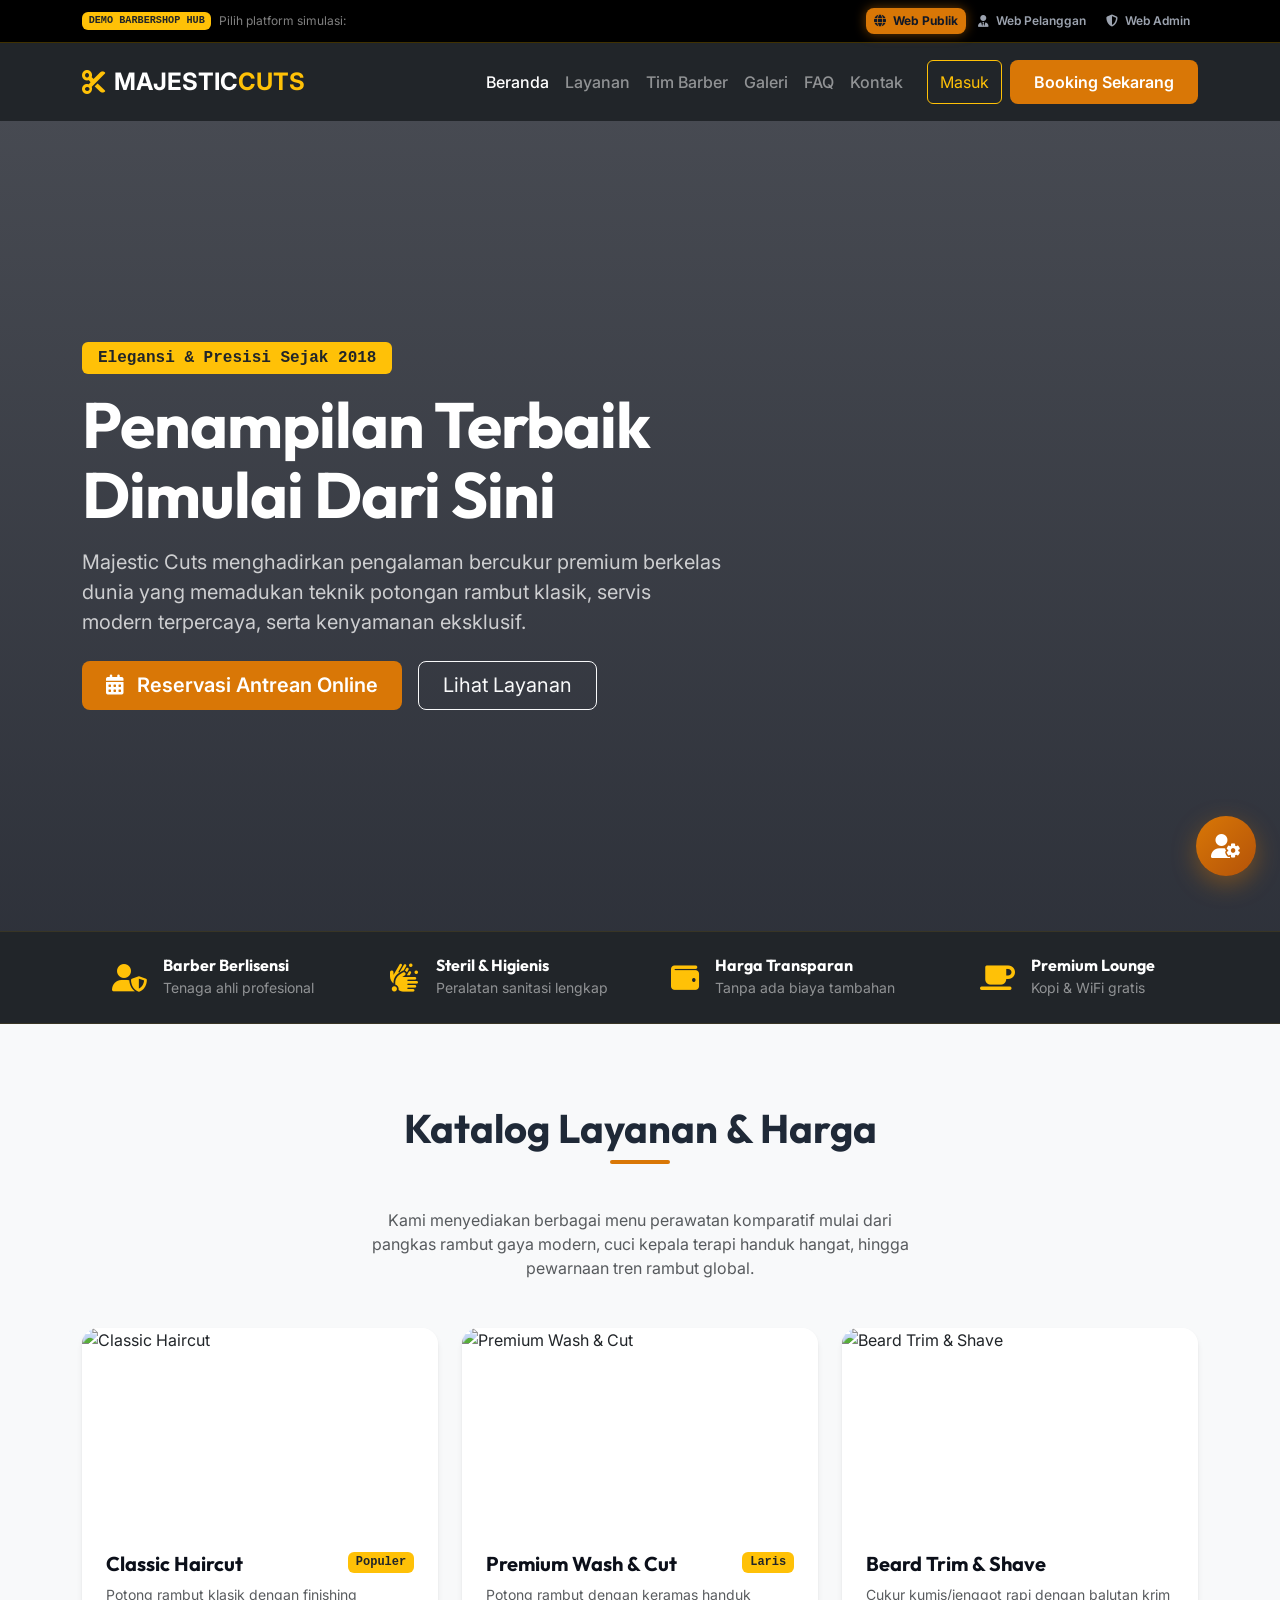
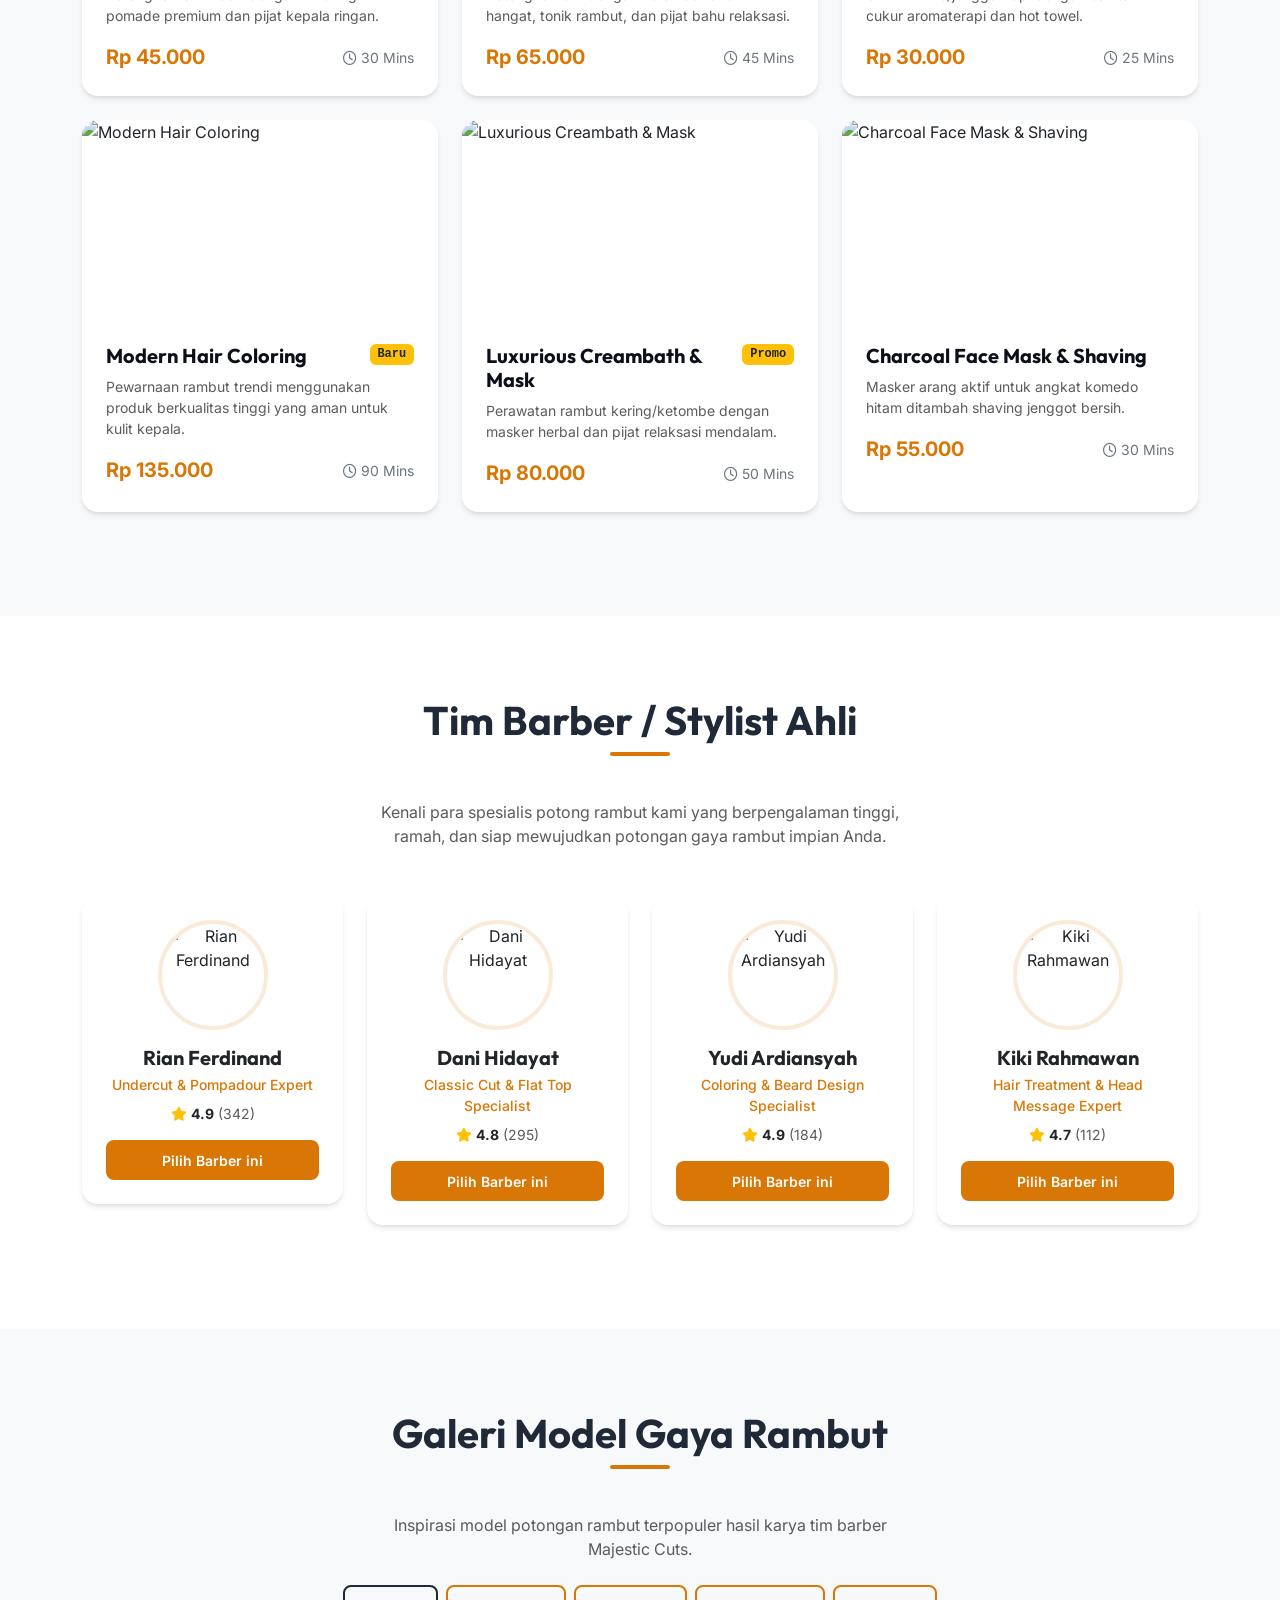
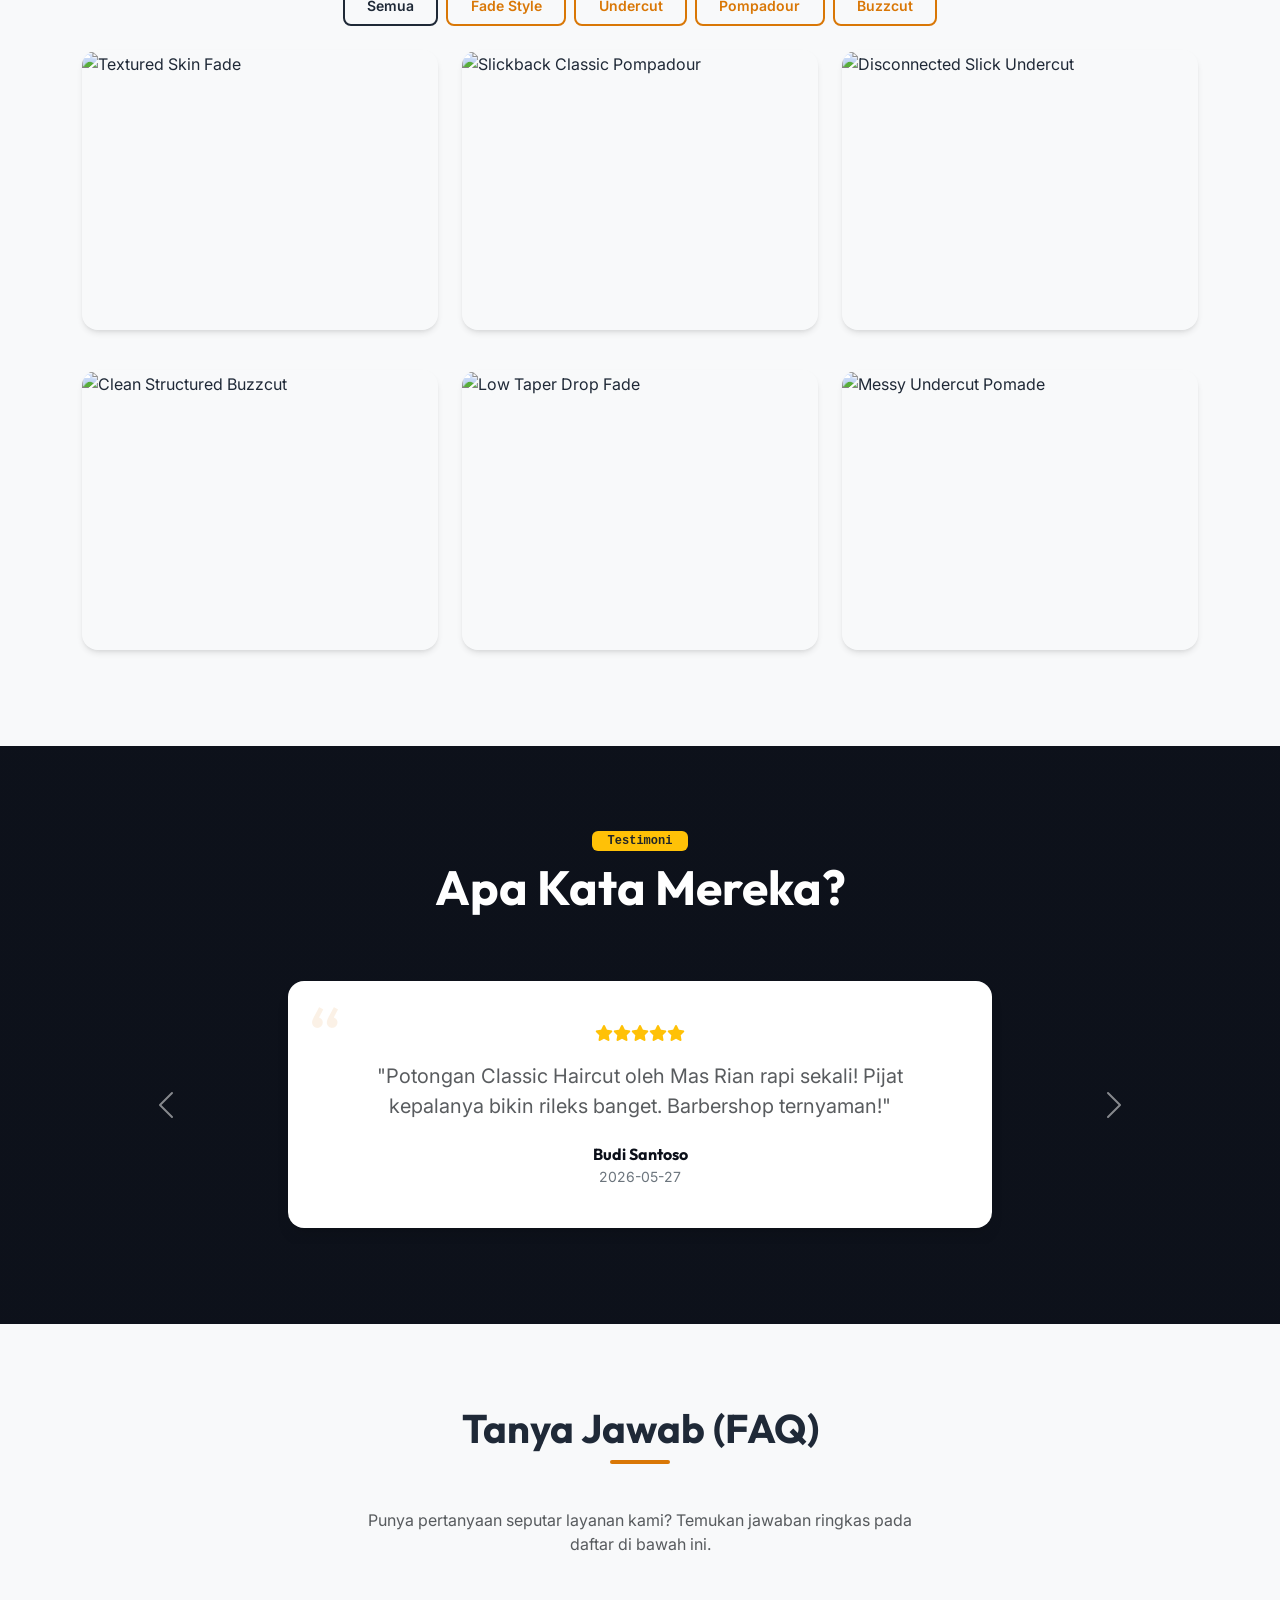
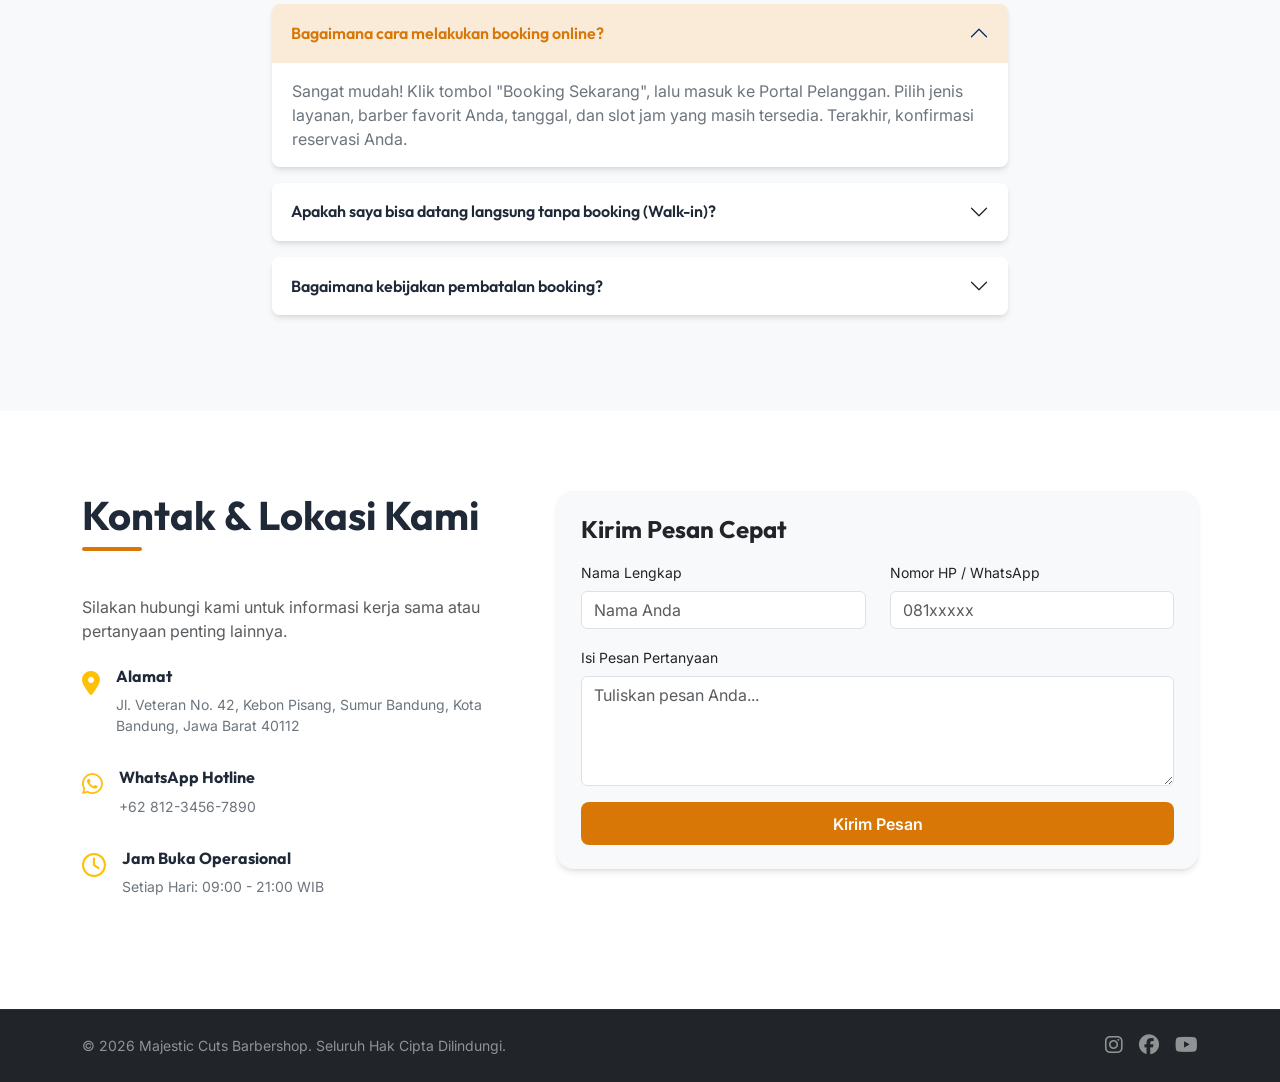
==== landingPage/index.html @ e88731dd "Initial commit - Majestic Cuts Barbershop" ====
<!DOCTYPE html>
<html lang="id">
<head>
    <meta charset="UTF-8">
    <meta name="viewport" content="width=device-width, initial-scale=1.0">
    <title>Majestic Cuts Barbershop - Platform Digital Terpadu</title>
    
    <!-- Bootstrap 5 CSS -->
    <link href="https://cdn.jsdelivr.net/npm/bootstrap@5.3.0/dist/css/bootstrap.min.css" rel="stylesheet">
    
    <!-- FontAwesome Premium Icons -->
    <link href="https://cdnjs.cloudflare.com/ajax/libs/font-awesome/6.4.0/css/all.min.css" rel="stylesheet">
    
    <!-- Google Typography & Custom Styles -->
    <link href="../styles.css" rel="stylesheet">
</head>
<body>

    <!-- ======================================================== -->
    <!-- MASTER DEMO BAR (DASHBOARD SWITCHER HUB)                 -->
    <!-- ======================================================== -->
    <div class="bg-black text-white py-2 px-3 border-bottom border-warning border-opacity-25 sticky-top" style="z-index: 1080; font-size: 0.85rem;">
        <div class="container d-flex flex-wrap justify-content-between align-items-center gap-2">
            <div class="d-flex align-items-center gap-2">
                <span class="badge bg-warning text-dark font-monospace fw-bold">DEMO BARBERSHOP HUB</span>
                <span class="text-white-50 d-none d-md-inline" style="font-size:0.75rem;">Pilih platform simulasi:</span>
            </div>
            <div class="d-flex flex-wrap gap-1" id="masterDemoHubButtons">
                <button class="btn btn-sm btn-outline-warning py-1 px-2 border-0 active" onclick="switchRole('public')" id="btnHub-public"><i class="fas fa-globe me-1"></i> Web Publik</button>
                <button class="btn btn-sm btn-outline-warning py-1 px-2 border-0" onclick="switchRole('customer')" id="btnHub-customer"><i class="fas fa-user-tie me-1"></i> Web Pelanggan</button>
                <button class="btn btn-sm btn-outline-warning py-1 px-2 border-0" onclick="switchRole('admin')" id="btnHub-admin"><i class="fas fa-shield-alt me-1"></i> Web Admin</button>
            </div>
        </div>
    </div>

    <!-- ======================================================== -->
    <!-- FLOATING DEMO ROLE SWITCHER                              -->
    <!-- ======================================================== -->
    <div class="role-switcher-widget" id="roleSwitcherWidget">
        <button class="role-switcher-btn" id="roleSwitcherBtn" title="Ganti Peran Demonstrasi">
            <i class="fas fa-user-cog"></i>
        </button>
        <div class="role-menu" id="roleMenu">
            <h6 class="text-white border-bottom pb-2 mb-3 text-uppercase font-monospace" style="font-size:0.75rem; letter-spacing:1px;">Simulasi Peran</h6>
            <a href="#" class="role-option" data-role="public">
                <i class="fas fa-globe text-info"></i> Halaman Publik
            </a>
            <a href="#" class="role-option" data-role="customer">
                <i class="fas fa-user-tie text-warning"></i> Portal Pelanggan (Web)
            </a>
            <a href="#" class="role-option" data-role="admin">
                <i class="fas fa-shield-alt text-danger"></i> Panel Admin (Web)
            </a>
            <div class="mt-3 text-center">
                <small class="text-white-50 font-monospace" style="font-size: 0.65rem;">Data disinkronkan via LocalStorage</small>
            </div>
        </div>
    </div>

    <!-- Toast Notification Container -->
    <div class="toast-container position-fixed top-0 start-50 translate-middle-x p-3" style="z-index: 1100;" id="toastContainer"></div>

    <!-- ======================================================== -->
    <!-- 1. HALAMAN PUBLIK WEBSITE (TANPA LOGIN)                  -->
    <!-- ======================================================== -->
    <div id="publicLayout">
        <!-- Navbar Publik -->
        <nav class="navbar navbar-expand-lg navbar-dark bg-dark sticky-top py-3">
            <div class="container">
                <a class="navbar-brand fw-bold fs-4 d-flex align-items-center text-white" href="#publicHero">
                    <i class="fas fa-scissors me-2 text-warning"></i>MAJESTIC<span class="text-warning">CUTS</span>
                </a>
                <button class="navbar-toggler" type="button" data-bs-toggle="collapse" data-bs-target="#navbarPublicContent">
                    <span class="navbar-toggler-icon"></span>
                </button>
                <div class="collapse navbar-collapse" id="navbarPublicContent">
                    <ul class="navbar-nav ms-auto mb-2 mb-lg-0 me-3">
                        <li class="nav-item"><a class="nav-link text-white fw-medium" href="#publicHero">Beranda</a></li>
                        <li class="nav-item"><a class="nav-link text-white-50 fw-medium" href="#publicServices">Layanan</a></li>
                        <li class="nav-item"><a class="nav-link text-white-50 fw-medium" href="#publicBarbers">Tim Barber</a></li>
                        <li class="nav-item"><a class="nav-link text-white-50 fw-medium" href="#publicGallery">Galeri</a></li>
                        <li class="nav-item"><a class="nav-link text-white-50 fw-medium" href="#publicFaq">FAQ</a></li>
                        <li class="nav-item"><a class="nav-link text-white-50 fw-medium" href="#publicContact">Kontak</a></li>
                    </ul>
                    <div class="d-flex gap-2">
                        <button class="btn btn-outline-warning" onclick="switchRole('customer')">Masuk</button>
                        <button class="btn btn-gold" onclick="switchRole('customer'); showCustomerSection('cust-booking');">Booking Sekarang</button>
                    </div>
                </div>
            </div>
        </nav>

        <!-- Hero Section -->
        <header id="publicHero" class="landing-hero">
            <div class="container">
                <div class="row align-items-center">
                    <div class="col-lg-7 text-start animate-slide">
                        <span class="badge bg-warning text-dark font-monospace mb-3 py-2 px-3 fs-6">Elegansi & Presisi Sejak 2018</span>
                        <h1 class="display-3 fw-bold mb-3" style="letter-spacing: -1px; line-height:1.1;">Penampilan Terbaik Dimulai Dari Sini</h1>
                        <p class="fs-5 text-light-50 mb-4 opacity-75">Majestic Cuts menghadirkan pengalaman bercukur premium berkelas dunia yang memadukan teknik potongan rambut klasik, servis modern terpercaya, serta kenyamanan eksklusif.</p>
                        <div class="d-flex gap-3">
                            <button class="btn btn-gold btn-lg px-4" onclick="switchRole('customer'); showCustomerSection('cust-booking');">
                                <i class="fas fa-calendar-alt me-2"></i> Reservasi Antrean Online
                            </button>
                            <a href="#publicServices" class="btn btn-outline-light btn-lg px-4">Lihat Layanan</a>
                        </div>
                    </div>
                </div>
            </div>
        </header>

        <!-- Highlight Keunggulan -->
        <section class="bg-dark text-white py-4 border-top border-bottom border-warning border-opacity-10">
            <div class="container">
                <div class="row text-center g-4">
                    <div class="col-md-3">
                        <div class="d-flex align-items-center justify-content-center">
                            <i class="fas fa-user-shield text-warning fs-3 me-3"></i>
                            <div class="text-start">
                                <h6 class="mb-0 fw-bold">Barber Berlisensi</h6>
                                <small class="text-white-50">Tenaga ahli profesional</small>
                            </div>
                        </div>
                    </div>
                    <div class="col-md-3">
                        <div class="d-flex align-items-center justify-content-center">
                            <i class="fas fa-hands-wash text-warning fs-3 me-3"></i>
                            <div class="text-start">
                                <h6 class="mb-0 fw-bold">Steril & Higienis</h6>
                                <small class="text-white-50">Peralatan sanitasi lengkap</small>
                            </div>
                        </div>
                    </div>
                    <div class="col-md-3">
                        <div class="d-flex align-items-center justify-content-center">
                            <i class="fas fa-wallet text-warning fs-3 me-3"></i>
                            <div class="text-start">
                                <h6 class="mb-0 fw-bold">Harga Transparan</h6>
                                <small class="text-white-50">Tanpa ada biaya tambahan</small>
                            </div>
                        </div>
                    </div>
                    <div class="col-md-3">
                        <div class="d-flex align-items-center justify-content-center">
                            <i class="fas fa-coffee text-warning fs-3 me-3"></i>
                            <div class="text-start">
                                <h6 class="mb-0 fw-bold">Premium Lounge</h6>
                                <small class="text-white-50">Kopi & WiFi gratis</small>
                            </div>
                        </div>
                    </div>
                </div>
            </div>
        </section>

        <!-- Layanan & Harga -->
        <section id="publicServices" class="section-padding bg-light">
            <div class="container">
                <div class="text-center">
                    <h2 class="section-title">Katalog Layanan & Harga</h2>
                    <p class="text-muted col-lg-6 mx-auto mb-5">Kami menyediakan berbagai menu perawatan komparatif mulai dari pangkas rambut gaya modern, cuci kepala terapi handuk hangat, hingga pewarnaan tren rambut global.</p>
                </div>
                <div class="row" id="publicServicesGrid">
                    <!-- Dinonaktifkan: Injeksi JS -->
                </div>
            </div>
        </section>

        <!-- Tim Barber -->
        <section id="publicBarbers" class="section-padding bg-white">
            <div class="container">
                <div class="text-center">
                    <h2 class="section-title">Tim Barber / Stylist Ahli</h2>
                    <p class="text-muted col-lg-6 mx-auto mb-5">Kenali para spesialis potong rambut kami yang berpengalaman tinggi, ramah, dan siap mewujudkan potongan gaya rambut impian Anda.</p>
                </div>
                <div class="row justify-content-center" id="publicBarbersGrid">
                    <!-- Dinonaktifkan: Injeksi JS -->
                </div>
            </div>
        </section>

        <!-- Galeri Gaya Rambut -->
        <section id="publicGallery" class="section-padding bg-light">
            <div class="container">
                <div class="text-center">
                    <h2 class="section-title">Galeri Model Gaya Rambut</h2>
                    <p class="text-muted col-lg-6 mx-auto mb-4">Inspirasi model potongan rambut terpopuler hasil karya tim barber Majestic Cuts.</p>
                </div>
                
                <!-- Filter Tabs -->
                <div class="d-flex justify-content-center gap-2 mb-4 flex-wrap">
                    <button class="btn btn-sm btn-outline-gold active" onclick="filterGallery('semua', this)">Semua</button>
                    <button class="btn btn-sm btn-outline-gold" onclick="filterGallery('fade', this)">Fade Style</button>
                    <button class="btn btn-sm btn-outline-gold" onclick="filterGallery('undercut', this)">Undercut</button>
                    <button class="btn btn-sm btn-outline-gold" onclick="filterGallery('pompadour', this)">Pompadour</button>
                    <button class="btn btn-sm btn-outline-gold" onclick="filterGallery('buzzcut', this)">Buzzcut</button>
                </div>

                <div class="row g-4" id="publicGalleryGrid">
                    <!-- Diisi dinamis oleh JS untuk mendukung Filter dan Lightbox -->
                </div>
            </div>
        </section>

        <!-- Testimonial Pelanggan -->
        <section class="section-padding bg-dark text-white" style="background: linear-gradient(rgba(11,15,25,0.9), rgba(11,15,25,0.9)), url('https://images.unsplash.com/photo-1585747860715-2ba37e788b70?q=80&w=1500&auto=format&fit=crop') center/cover;">
            <div class="container">
                <div class="text-center mb-5">
                    <span class="badge bg-warning text-dark font-monospace mb-2 px-3 py-1">Testimoni</span>
                    <h2 class="display-5 fw-bold text-white">Apa Kata Mereka?</h2>
                </div>
                
                <div id="carouselExampleIndicators" class="carousel slide" data-bs-ride="carousel">
                    <div class="carousel-inner" id="publicTestimonialsSlider">
                        <!-- Injeksi JS -->
                    </div>
                    <button class="carousel-control-prev" type="button" data-bs-target="#carouselExampleIndicators" data-bs-slide="prev">
                        <span class="carousel-control-prev-icon" aria-hidden="true"></span>
                        <span class="visually-hidden">Previous</span>
                    </button>
                    <button class="carousel-control-next" type="button" data-bs-target="#carouselExampleIndicators" data-bs-slide="next">
                        <span class="carousel-control-next-icon" aria-hidden="true"></span>
                        <span class="visually-hidden">Next</span>
                    </button>
                </div>
            </div>
        </section>

        <!-- FAQ Section -->
        <section id="publicFaq" class="section-padding bg-light">
            <div class="container">
                <div class="text-center">
                    <h2 class="section-title">Tanya Jawab (FAQ)</h2>
                    <p class="text-muted col-lg-6 mx-auto mb-5">Punya pertanyaan seputar layanan kami? Temukan jawaban ringkas pada daftar di bawah ini.</p>
                </div>
                <div class="row justify-content-center">
                    <div class="col-lg-8">
                        <div class="accordion" id="faqAccordion">
                            <div class="accordion-item accordion-item-custom">
                                <h2 class="accordion-header">
                                    <button class="accordion-button accordion-button-custom" type="button" data-bs-toggle="collapse" data-bs-target="#collapseOne">
                                        Bagaimana cara melakukan booking online?
                                    </button>
                                </h2>
                                <div id="collapseOne" class="accordion-collapse collapse show" data-bs-parent="#faqAccordion">
                                    <div class="accordion-body text-secondary">
                                        Sangat mudah! Klik tombol "Booking Sekarang", lalu masuk ke Portal Pelanggan. Pilih jenis layanan, barber favorit Anda, tanggal, dan slot jam yang masih tersedia. Terakhir, konfirmasi reservasi Anda.
                                    </div>
                                </div>
                            </div>
                            <div class="accordion-item accordion-item-custom">
                                <h2 class="accordion-header">
                                    <button class="accordion-button accordion-button-custom collapsed" type="button" data-bs-toggle="collapse" data-bs-target="#collapseTwo">
                                        Apakah saya bisa datang langsung tanpa booking (Walk-in)?
                                    </button>
                                </h2>
                                <div id="collapseTwo" class="accordion-collapse collapse" data-bs-parent="#faqAccordion">
                                    <div class="accordion-body text-secondary">
                                        Bisa. Kami tetap menerima pelanggan walk-in. Namun, pelanggan yang melakukan booking online akan mendapatkan prioritas waktu pelayanan sesuai dengan slot yang dipilihnya.
                                    </div>
                                </div>
                            </div>
                            <div class="accordion-item accordion-item-custom">
                                <h2 class="accordion-header">
                                    <button class="accordion-button accordion-button-custom collapsed" type="button" data-bs-toggle="collapse" data-bs-target="#collapseThree">
                                        Bagaimana kebijakan pembatalan booking?
                                    </button>
                                </h2>
                                <div id="collapseThree" class="accordion-collapse collapse" data-bs-parent="#faqAccordion">
                                    <div class="accordion-body text-secondary">
                                        Anda dapat membatalkan booking maksimal 1 jam sebelum jadwal kedatangan melalui menu "Dashboard Pelanggan" tanpa dipungut biaya apa pun.
                                    </div>
                                </div>
                            </div>
                        </div>
                    </div>
                </div>
            </div>
        </section>

        <!-- Kontak & Lokasi -->
        <section id="publicContact" class="section-padding bg-white">
            <div class="container">
                <div class="row">
                    <div class="col-lg-5 mb-4 mb-lg-0">
                        <h2 class="section-title left-aligned">Kontak & Lokasi Kami</h2>
                        <p class="text-muted mb-4">Silakan hubungi kami untuk informasi kerja sama atau pertanyaan penting lainnya.</p>
                        
                        <div class="d-flex align-items-start mb-3">
                            <i class="fas fa-map-marker-alt text-warning fs-4 mt-1 me-3"></i>
                            <div>
                                <h6 class="fw-bold">Alamat</h6>
                                <p class="text-secondary small">Jl. Veteran No. 42, Kebon Pisang, Sumur Bandung, Kota Bandung, Jawa Barat 40112</p>
                            </div>
                        </div>
                        <div class="d-flex align-items-start mb-3">
                            <i class="fab fa-whatsapp text-warning fs-4 mt-1 me-3"></i>
                            <div>
                                <h6 class="fw-bold">WhatsApp Hotline</h6>
                                <p class="text-secondary small">+62 812-3456-7890</p>
                            </div>
                        </div>
                        <div class="d-flex align-items-start mb-3">
                            <i class="far fa-clock text-warning fs-4 mt-1 me-3"></i>
                            <div>
                                <h6 class="fw-bold">Jam Buka Operasional</h6>
                                <p class="text-secondary small">Setiap Hari: 09:00 - 21:00 WIB</p>
                            </div>
                        </div>
                    </div>
                    
                    <div class="col-lg-7">
                        <div class="card premium-card p-4 bg-light border-0">
                            <h4 class="mb-3 text-dark">Kirim Pesan Cepat</h4>
                            <form id="publicContactForm">
                                <div class="row">
                                    <div class="col-md-6 mb-3">
                                        <label class="form-label small">Nama Lengkap</label>
                                        <input type="text" class="form-control" placeholder="Nama Anda" required>
                                    </div>
                                    <div class="col-md-6 mb-3">
                                        <label class="form-label small">Nomor HP / WhatsApp</label>
                                        <input type="tel" class="form-control" placeholder="081xxxxx" required>
                                    </div>
                                </div>
                                <div class="mb-3">
                                    <label class="form-label small">Isi Pesan Pertanyaan</label>
                                    <textarea class="form-control" rows="4" placeholder="Tuliskan pesan Anda..." required></textarea>
                                </div>
                                <button type="submit" class="btn btn-gold w-100">Kirim Pesan</button>
                            </form>
                        </div>
                    </div>
                </div>
            </div>
        </section>

        <!-- Footer -->
        <footer class="bg-dark text-white py-4 border-top border-secondary border-opacity-10">
            <div class="container text-center text-md-between d-flex flex-wrap justify-content-between align-items-center">
                <p class="mb-0 text-white-50 small">&copy; 2026 Majestic Cuts Barbershop. Seluruh Hak Cipta Dilindungi.</p>
                <div class="d-flex gap-3 mt-2 mt-md-0">
                    <a href="#" class="text-white-50 hover-warning"><i class="fab fa-instagram fs-5"></i></a>
                    <a href="#" class="text-white-50 hover-warning"><i class="fab fa-facebook fs-5"></i></a>
                    <a href="#" class="text-white-50 hover-warning"><i class="fab fa-youtube fs-5"></i></a>
                </div>
            </div>
        </footer>
    </div>

    <!-- Lightbox Modal -->
    <div id="lightboxModal" class="lightbox-modal">
        <span class="lightbox-close" onclick="closeLightbox()">&times;</span>
        <div class="lightbox-content">
            <img class="lightbox-image" id="lightboxImg" src="" alt="">
            <div class="lightbox-caption" id="lightboxCaption"></div>
        </div>
    </div>

    <!-- Bootstrap 5 Bundle with Popper JS -->
    <script src="https://cdn.jsdelivr.net/npm/bootstrap@5.3.0/dist/js/bootstrap.bundle.min.js"></script>

    <!-- Firebase Compat SDKs -->
    <script src="https://www.gstatic.com/firebasejs/10.8.0/firebase-app-compat.js"></script>
    <script src="https://www.gstatic.com/firebasejs/10.8.0/firebase-firestore-compat.js"></script>
    <script src="https://www.gstatic.com/firebasejs/10.8.0/firebase-analytics-compat.js"></script>
    
    <!-- Central Logic App -->
    <script src="../app.js"></script>
</body>
</html>
---- styles.css ----
/* styles.css - Barbershop Premium Design System */
@import url('https://fonts.googleapis.com/css2?family=Inter:wght@300;400;500;600;700&family=Outfit:wght@400;500;600;700;800&display=swap');

:root {
    /* Color Palette */
    --primary: #D97706; /* Warm Gold/Amber */
    --primary-hover: #B45309;
    --primary-light: rgba(217, 119, 6, 0.15);
    --dark-bg: #0B0F19; /* Sleek Deep Slate Blue */
    --dark-surface: #111827; /* Dark Gray Card */
    --dark-border: rgba(255, 255, 255, 0.08);
    --light-bg: #F9FAFB; /* Clean Light Gray */
    --light-surface: #FFFFFF;
    --light-border: rgba(0, 0, 0, 0.06);
    --text-muted-dark: #9CA3AF;
    --text-muted-light: #6B7280;
    
    /* Status Colors */
    --status-pending: #F59E0B; /* Yellow */
    --status-confirmed: #0D6EFD; /* Blue */
    --status-active: #8B5CF6; /* Purple/Indigo */
    --status-completed: #10B981; /* Green */
    --status-cancelled: #EF4444; /* Red */
    
    /* Styling variables */
    --transition: all 0.3s cubic-bezier(0.4, 0, 0.2, 1);
    --radius-sm: 8px;
    --radius-md: 16px;
    --radius-lg: 24px;
    --shadow-sm: 0 4px 6px -1px rgba(0, 0, 0, 0.1), 0 2px 4px -1px rgba(0, 0, 0, 0.06);
    --shadow-md: 0 10px 15px -3px rgba(0, 0, 0, 0.1), 0 4px 6px -2px rgba(0, 0, 0, 0.05);
    --shadow-lg: 0 20px 25px -5px rgba(0, 0, 0, 0.1), 0 10px 10px -5px rgba(0, 0, 0, 0.04);
}

/* Global Reset & Typography */
body {
    font-family: 'Inter', sans-serif;
    background-color: var(--light-bg);
    color: #1F2937;
    overflow-x: hidden;
    scroll-behavior: smooth;
}

h1, h2, h3, h4, h5, h6, .display-font {
    font-family: 'Outfit', sans-serif;
    font-weight: 700;
}

/* Utility Animations */
@keyframes pulse-gold {
    0% { box-shadow: 0 0 0 0 rgba(217, 119, 6, 0.4); }
    70% { box-shadow: 0 0 0 12px rgba(217, 119, 6, 0); }
    100% { box-shadow: 0 0 0 0 rgba(217, 119, 6, 0); }
}

@keyframes pulse-live {
    0% { transform: scale(0.95); opacity: 0.5; }
    50% { transform: scale(1.1); opacity: 1; }
    100% { transform: scale(0.95); opacity: 0.5; }
}

@keyframes slide-in {
    from { transform: translateY(20px); opacity: 0; }
    to { transform: translateY(0); opacity: 1; }
}

.animate-slide {
    animation: slide-in 0.4s cubic-bezier(0.4, 0, 0.2, 1) forwards;
}

.pulse-glowing {
    animation: pulse-gold 2s infinite;
}

/* Glassmorphism Styles */
.glass-panel {
    background: rgba(255, 255, 255, 0.7);
    backdrop-filter: blur(12px);
    -webkit-backdrop-filter: blur(12px);
    border: 1px solid rgba(255, 255, 255, 0.3);
    border-radius: var(--radius-md);
    box-shadow: var(--shadow-md);
}

.dark-glass-panel {
    background: rgba(17, 24, 39, 0.75);
    backdrop-filter: blur(12px);
    -webkit-backdrop-filter: blur(12px);
    border: 1px solid rgba(255, 255, 255, 0.05);
    border-radius: var(--radius-md);
    box-shadow: var(--shadow-lg);
}

/* Premium Card Effects */
.premium-card {
    border: none;
    border-radius: var(--radius-md);
    background-color: var(--light-surface);
    box-shadow: var(--shadow-sm);
    transition: var(--transition);
    overflow: hidden;
}

.premium-card:hover {
    transform: translateY(-6px);
    box-shadow: var(--shadow-lg);
}

.premium-card-dark {
    border: 1px solid var(--dark-border);
    border-radius: var(--radius-md);
    background-color: var(--dark-surface);
    box-shadow: var(--shadow-md);
    transition: var(--transition);
    overflow: hidden;
}

.premium-card-dark:hover {
    transform: translateY(-6px);
    box-shadow: 0 15px 30px rgba(0, 0, 0, 0.4);
    border-color: rgba(217, 119, 6, 0.3);
}

/* Customized Buttons */
.btn-gold {
    background-color: var(--primary);
    color: #FFFFFF;
    border: none;
    border-radius: var(--radius-sm);
    font-weight: 600;
    padding: 0.6rem 1.5rem;
    transition: var(--transition);
}

.btn-gold:hover, .btn-gold:focus {
    background-color: var(--primary-hover);
    color: #FFFFFF;
    transform: translateY(-2px);
    box-shadow: 0 4px 12px rgba(217, 119, 6, 0.3);
}

.btn-outline-gold {
    border: 2px solid var(--primary);
    color: var(--primary);
    background: transparent;
    border-radius: var(--radius-sm);
    font-weight: 600;
    padding: 0.5rem 1.4rem;
    transition: var(--transition);
}

.btn-outline-gold:hover {
    background-color: var(--primary);
    color: #FFFFFF;
    transform: translateY(-2px);
}

/* Custom Role Switcher (Demo Widget) */
.role-switcher-widget {
    position: fixed;
    bottom: 24px;
    right: 24px;
    z-index: 1050;
    transition: var(--transition);
}

.role-switcher-btn {
    width: 60px;
    height: 60px;
    border-radius: 50%;
    background: linear-gradient(135deg, var(--primary), #B45309);
    border: none;
    box-shadow: 0 8px 24px rgba(217, 119, 6, 0.4);
    color: white;
    font-size: 24px;
    display: flex;
    align-items: center;
    justify-content: center;
    cursor: pointer;
    transition: var(--transition);
}

.role-switcher-btn:hover {
    transform: rotate(45deg) scale(1.1);
}

.role-menu {
    position: absolute;
    bottom: 75px;
    right: 0;
    width: 250px;
    background: rgba(11, 15, 25, 0.95);
    backdrop-filter: blur(12px);
    border: 1px solid rgba(255, 255, 255, 0.1);
    border-radius: var(--radius-md);
    padding: 1.25rem;
    box-shadow: var(--shadow-lg);
    display: none;
    animation: slide-in 0.3s cubic-bezier(0.4, 0, 0.2, 1);
}

.role-menu.active {
    display: block;
}

.role-option {
    display: flex;
    align-items: center;
    padding: 0.75rem 1rem;
    color: #E5E7EB;
    text-decoration: none;
    border-radius: var(--radius-sm);
    margin-bottom: 0.5rem;
    transition: var(--transition);
    border: 1px solid transparent;
}

.role-option:last-child {
    margin-bottom: 0;
}

.role-option i {
    font-size: 18px;
    margin-right: 12px;
    width: 24px;
    text-align: center;
}

.role-option:hover {
    background-color: rgba(255, 255, 255, 0.08);
    color: #FFFFFF;
}

.role-option.selected {
    background-color: var(--primary-light);
    border-color: rgba(217, 119, 6, 0.4);
    color: #FBBF24;
    font-weight: 600;
}

/* Landing Page Specific Styling */
.landing-hero {
    min-height: 90vh;
    background: linear-gradient(rgba(11, 15, 25, 0.75), rgba(11, 15, 25, 0.85)), url('https://images.unsplash.com/photo-1585747860715-2ba37e788b70?q=80&w=2074&auto=format&fit=crop') center/cover no-repeat;
    display: flex;
    align-items: center;
    color: white;
}

.section-padding {
    padding: 5rem 0;
}

.section-title {
    position: relative;
    margin-bottom: 3.5rem;
    font-size: 2.5rem;
}

.section-title::after {
    content: '';
    position: absolute;
    bottom: -12px;
    left: 50%;
    transform: translateX(-50%);
    width: 60px;
    height: 4px;
    background-color: var(--primary);
    border-radius: 2px;
}

.section-title.left-aligned::after {
    left: 0;
    transform: none;
}

/* Image Gallery Style */
.gallery-item {
    position: relative;
    border-radius: var(--radius-md);
    overflow: hidden;
    height: 280px;
    box-shadow: var(--shadow-sm);
}

.gallery-image {
    width: 100%;
    height: 100%;
    object-fit: cover;
    transition: var(--transition);
}

.gallery-overlay {
    position: absolute;
    inset: 0;
    background: linear-gradient(transparent, rgba(11, 15, 25, 0.9));
    display: flex;
    flex-direction: column;
    justify-content: flex-end;
    padding: 1.5rem;
    opacity: 0;
    transition: var(--transition);
}

.gallery-item:hover .gallery-image {
    transform: scale(1.1);
}

.gallery-item:hover .gallery-overlay {
    opacity: 1;
}

/* Testimonial Carousel Style */
.testimonial-card {
    padding: 2.5rem;
    background-color: white;
    border-radius: var(--radius-md);
    box-shadow: var(--shadow-md);
    margin: 1rem;
    position: relative;
}

.testimonial-card::before {
    content: '\201C';
    position: absolute;
    top: 15px;
    left: 20px;
    font-size: 5rem;
    color: rgba(217, 119, 6, 0.1);
    font-family: 'Outfit', sans-serif;
    line-height: 1;
}

.testimonial-avatar {
    width: 60px;
    height: 60px;
    border-radius: 50%;
    object-fit: cover;
    border: 3px solid var(--primary-light);
}

/* FAQ Accordion Styling */
.accordion-item-custom {
    border: none;
    background: white;
    border-radius: var(--radius-sm) !important;
    margin-bottom: 1rem;
    box-shadow: var(--shadow-sm);
    overflow: hidden;
}

.accordion-button-custom {
    background: white;
    color: #1F2937;
    font-weight: 600;
    padding: 1.2rem;
    border: none !important;
    box-shadow: none !important;
}

.accordion-button-custom:not(.collapsed) {
    background-color: var(--primary-light);
    color: var(--primary);
}

/* ------------------------------------------- */
/* CUSTOMER PORTAL VIEW                        */
/* ------------------------------------------- */
.portal-navbar {
    background-color: var(--light-surface) !important;
    border-bottom: 1px solid var(--light-border);
}

.portal-welcome-banner {
    background: linear-gradient(135deg, #1E1B4B, #312E81);
    color: white;
    border-radius: var(--radius-md);
    padding: 2.5rem;
    margin-bottom: 2rem;
    position: relative;
    overflow: hidden;
    box-shadow: var(--shadow-md);
}

.portal-welcome-banner::after {
    content: '';
    position: absolute;
    right: -40px;
    bottom: -40px;
    width: 200px;
    height: 200px;
    border-radius: 50%;
    background: rgba(217, 119, 6, 0.1);
}

.loyalty-gauge-container {
    background: rgba(255, 255, 255, 0.08);
    border-radius: var(--radius-md);
    padding: 1.5rem;
    backdrop-filter: blur(5px);
}

/* Booking Wizard */
.wizard-step-indicator {
    display: flex;
    justify-content: space-between;
    margin-bottom: 3rem;
    position: relative;
}

.wizard-step-indicator::before {
    content: '';
    position: absolute;
    top: 20px;
    left: 0;
    right: 0;
    height: 3px;
    background-color: #E5E7EB;
    z-index: 1;
}

.wizard-step {
    position: relative;
    z-index: 2;
    display: flex;
    flex-direction: column;
    align-items: center;
    flex: 1;
}

.wizard-step-circle {
    width: 42px;
    height: 42px;
    border-radius: 50%;
    background-color: #E5E7EB;
    color: #6B7280;
    display: flex;
    align-items: center;
    justify-content: center;
    font-weight: 700;
    font-family: 'Outfit', sans-serif;
    border: 4px solid #FFFFFF;
    transition: var(--transition);
}

.wizard-step.active .wizard-step-circle {
    background-color: var(--primary);
    color: white;
    box-shadow: 0 0 10px rgba(217, 119, 6, 0.4);
}

.wizard-step.completed .wizard-step-circle {
    background-color: var(--status-completed);
    color: white;
}

.wizard-step-label {
    margin-top: 0.5rem;
    font-size: 0.85rem;
    font-weight: 600;
    color: #6B7280;
    text-align: center;
}

.wizard-step.active .wizard-step-label {
    color: var(--primary);
}

.wizard-step.completed .wizard-step-label {
    color: var(--status-completed);
}

/* Time slots */
.time-slot-grid {
    display: grid;
    grid-template-columns: repeat(auto-fill, minmax(100px, 1fr));
    gap: 12px;
    margin-top: 1rem;
}

.time-slot-btn {
    border: 1px solid #E5E7EB;
    background-color: white;
    padding: 0.75rem 0.5rem;
    border-radius: var(--radius-sm);
    font-weight: 600;
    font-size: 0.9rem;
    color: #374151;
    transition: var(--transition);
    text-align: center;
    cursor: pointer;
}

.time-slot-btn:hover:not(.disabled) {
    border-color: var(--primary);
    color: var(--primary);
    background-color: var(--primary-light);
}

.time-slot-btn.selected {
    background-color: var(--primary) !important;
    border-color: var(--primary) !important;
    color: white !important;
}

.time-slot-btn.disabled {
    background-color: #F3F4F6;
    border-color: #E5E7EB;
    color: #9CA3AF;
    cursor: not-allowed;
    text-decoration: line-through;
}

/* Membership digital card */
.member-card-wrapper {
    perspective: 1000px;
    width: 100%;
    max-width: 360px;
    height: 220px;
    margin: 0 auto 2rem;
}

.member-digital-card {
    width: 100%;
    height: 100%;
    border-radius: var(--radius-md);
    padding: 1.5rem;
    color: white;
    position: relative;
    overflow: hidden;
    box-shadow: var(--shadow-lg);
    display: flex;
    flex-direction: column;
    justify-content: space-between;
}

.member-digital-card.silver {
    background: linear-gradient(135deg, #9CA3AF, #6B7280);
}
.member-digital-card.gold {
    background: linear-gradient(135deg, #F59E0B, #B45309);
}
.member-digital-card.platinum {
    background: linear-gradient(135deg, #4B5563, #1F2937, #111827);
    border: 1px solid rgba(251, 191, 36, 0.3);
}

.member-card-chip {
    width: 45px;
    height: 35px;
    background: linear-gradient(135deg, #FFE082, #FFB300);
    border-radius: 6px;
    position: relative;
}

/* ------------------------------------------- */
/* ADMIN VIEW (DARK MODE THEME)                */
/* ------------------------------------------- */
.admin-layout {
    background-color: var(--dark-bg);
    color: #F3F4F6;
    min-height: 100vh;
}

.admin-sidebar {
    width: 260px;
    background-color: var(--dark-surface);
    border-right: 1px solid var(--dark-border);
    position: fixed;
    top: 0;
    bottom: 0;
    left: 0;
    z-index: 100;
    display: flex;
    flex-direction: column;
    transition: var(--transition);
}

.admin-content {
    margin-left: 260px;
    padding: 2rem;
    transition: var(--transition);
}

@media (max-width: 991.98px) {
    .admin-sidebar {
        transform: translateX(-100%);
    }
    .admin-sidebar.active {
        transform: translateX(0);
    }
    .admin-content {
        margin-left: 0;
    }
}

.admin-nav-link {
    display: flex;
    align-items: center;
    padding: 0.85rem 1.5rem;
    color: #9CA3AF;
    text-decoration: none;
    font-weight: 500;
    transition: var(--transition);
    border-left: 4px solid transparent;
}

.admin-nav-link i {
    width: 24px;
    font-size: 18px;
    margin-right: 12px;
}

.admin-nav-link:hover {
    color: #FFFFFF;
    background-color: rgba(255, 255, 255, 0.03);
}

.admin-nav-link.active {
    color: var(--primary);
    background-color: rgba(217, 119, 6, 0.08);
    border-left-color: var(--primary);
}

.admin-stat-card {
    background-color: var(--dark-surface);
    border: 1px solid var(--dark-border);
    border-radius: var(--radius-md);
    padding: 1.5rem;
    box-shadow: var(--shadow-sm);
    transition: var(--transition);
}

.admin-stat-card:hover {
    border-color: rgba(217, 119, 6, 0.25);
    transform: translateY(-3px);
}

.admin-stat-icon {
    width: 48px;
    height: 48px;
    border-radius: var(--radius-sm);
    background-color: var(--primary-light);
    color: var(--primary);
    display: flex;
    align-items: center;
    justify-content: center;
    font-size: 20px;
}

/* Custom Table in Admin Panel */
.admin-table-container {
    background-color: var(--dark-surface);
    border: 1px solid var(--dark-border);
    border-radius: var(--radius-md);
    overflow: hidden;
    margin-bottom: 2rem;
}

.admin-table {
    margin-bottom: 0;
    color: #E5E7EB !important;
}

.admin-table th {
    background-color: rgba(0, 0, 0, 0.2);
    border-bottom: 1px solid var(--dark-border);
    color: #F9FAFB;
    font-weight: 600;
    padding: 1rem 1.25rem;
}

.admin-table td {
    padding: 1rem 1.25rem;
    border-bottom: 1px solid var(--dark-border);
    vertical-align: middle;
    background-color: transparent !important;
}

.admin-table tr:hover td {
    background-color: rgba(255, 255, 255, 0.02) !important;
}

/* Badge styling for dark mode */
.badge-status {
    padding: 0.4rem 0.75rem;
    border-radius: 50px;
    font-size: 0.75rem;
    font-weight: 600;
    text-transform: uppercase;
    letter-spacing: 0.5px;
    display: inline-block;
}

.badge-status.pending {
    background-color: rgba(245, 158, 11, 0.15);
    color: #FBBF24;
}

.badge-status.confirmed {
    background-color: rgba(13, 110, 253, 0.15);
    color: #60A5FA;
}

.badge-status.active {
    background-color: rgba(139, 92, 246, 0.15);
    color: #A78BFA;
}

.badge-status.completed {
    background-color: rgba(16, 185, 129, 0.15);
    color: #34D399;
}

.badge-status.cancelled {
    background-color: rgba(239, 68, 68, 0.15);
    color: #FCA5A5;
}

/* TV Screen Display for Queues */
.tv-screen-layout {
    background: radial-gradient(circle at center, #0F172A 0%, #020617 100%);
    color: white;
    min-height: 100vh;
    font-family: 'Outfit', sans-serif;
}

.tv-clock {
    font-size: 1.5rem;
    font-weight: 600;
    color: var(--primary);
}

.tv-queue-card-active {
    background: rgba(217, 119, 6, 0.08);
    border: 3px solid var(--primary);
    border-radius: var(--radius-lg);
    box-shadow: 0 0 30px rgba(217, 119, 6, 0.2);
}

.tv-queue-card-normal {
    background: rgba(30, 41, 59, 0.5);
    border: 1px solid rgba(255, 255, 255, 0.1);
    border-radius: var(--radius-md);
}

/* Dynamic Live Red Dot */
.live-dot {
    width: 10px;
    height: 10px;
    background-color: #EF4444;
    border-radius: 50%;
    display: inline-block;
    animation: pulse-live 1.5s infinite;
    margin-right: 8px;
}

/* Star Rating Selector in Review */
.star-rating-selector {
    display: flex;
    flex-direction: row-reverse;
    justify-content: center;
    font-size: 2.25rem;
    gap: 0.5rem;
}

.star-rating-selector input {
    display: none;
}

.star-rating-selector label {
    color: #D1D5DB;
    cursor: pointer;
    transition: var(--transition);
}

.star-rating-selector label:hover,
.star-rating-selector label:hover ~ label,
.star-rating-selector input:checked ~ label {
    color: #FBBF24;
}

.star-rating-selector label:hover {
    transform: scale(1.2);
}

/* Responsive Overrides */
@media (max-width: 767.98px) {
    .section-title {
        font-size: 2rem;
    }
    .landing-hero {
        text-align: center;
    }
    .wizard-step-label {
        display: none;
    }
}

/* ======================================================== */
/* ANDROID DEVICE SIMULATOR STYLING                         */
/* ======================================================== */
.phone-mockup-wrapper {
    display: flex;
    justify-content: center;
    align-items: center;
    min-height: calc(100vh - 100px);
    background: radial-gradient(circle at center, #1E293B 0%, #0F172A 100%);
    padding: 3rem 0;
}

.phone-device {
    width: 360px;
    height: 740px;
    background: #111827;
    border: 12px solid #374151;
    border-radius: 40px;
    box-shadow: 0 25px 50px -12px rgba(0, 0, 0, 0.5), 0 0 40px rgba(217, 119, 6, 0.15);
    position: relative;
    overflow: hidden;
    display: flex;
    flex-direction: column;
    margin: 0 auto;
}

.phone-device::before {
    content: '';
    position: absolute;
    top: 0;
    left: 50%;
    transform: translateX(-50%);
    width: 130px;
    height: 20px;
    background: #374151;
    border-bottom-left-radius: 12px;
    border-bottom-right-radius: 12px;
    z-index: 1001;
}

.phone-status-bar {
    height: 28px;
    background: #1F2937;
    color: #9CA3AF;
    display: flex;
    justify-content: space-between;
    align-items: center;
    padding: 8px 18px 0;
    font-size: 10px;
    font-weight: 600;
    z-index: 1000;
    user-select: none;
}

.phone-screen {
    flex: 1;
    background: #F3F4F6;
    overflow-y: auto;
    overflow-x: hidden;
    position: relative;
    display: flex;
    flex-direction: column;
}

.phone-screen-dark {
    background: #0B0F19;
    color: #F3F4F6;
}

.phone-bottom-nav {
    height: 56px;
    background: #FFFFFF;
    border-top: 1px solid rgba(0,0,0,0.06);
    display: flex;
    justify-content: space-around;
    align-items: center;
    z-index: 999;
}

.phone-bottom-nav-dark {
    background: #111827;
    border-top: 1px solid rgba(255,255,255,0.05);
}

.phone-nav-btn {
    display: flex;
    flex-direction: column;
    align-items: center;
    color: #9CA3AF;
    text-decoration: none;
    font-size: 9px;
    font-weight: 500;
    transition: var(--transition);
    border: none;
    background: none;
    padding: 4px 0;
    width: 20%;
}

.phone-nav-btn i {
    font-size: 16px;
    margin-bottom: 2px;
}

.phone-nav-btn:hover {
    color: var(--primary);
}

.phone-nav-btn.active {
    color: var(--primary);
    font-weight: 700;
}

/* Simulated Onboarding Slider */
.phone-onboarding-slide {
    display: flex;
    flex-direction: column;
    justify-content: center;
    align-items: center;
    height: 100%;
    padding: 2rem;
    text-align: center;
}

.phone-onboarding-img {
    font-size: 4rem;
    color: var(--primary);
    margin-bottom: 2rem;
    animation: pulse-live 2s infinite;
}

/* Simulated circular progress for queue */
.queue-circle-container {
    position: relative;
    width: 180px;
    height: 180px;
    margin: 0 auto;
}

.queue-circle-bg {
    fill: none;
    stroke: rgba(0,0,0,0.05);
    stroke-width: 10;
}

.queue-circle-bg-dark {
    stroke: rgba(255,255,255,0.05);
}

.queue-circle-progress {
    fill: none;
    stroke: var(--primary);
    stroke-width: 10;
    stroke-linecap: round;
    stroke-dasharray: 502;
    stroke-dashoffset: 200;
    transition: stroke-dashoffset 1s ease-in-out;
}

.queue-circle-content {
    position: absolute;
    inset: 0;
    display: flex;
    flex-direction: column;
    justify-content: center;
    align-items: center;
}

/* Lightbox Modal CSS */
.lightbox-modal {
    display: none;
    position: fixed;
    z-index: 2000;
    padding-top: 50px;
    left: 0;
    top: 0;
    width: 100%;
    height: 100%;
    overflow: auto;
    background-color: rgba(11, 15, 25, 0.95);
    backdrop-filter: blur(10px);
}

.lightbox-content {
    position: relative;
    margin: auto;
    padding: 0;
    width: 90%;
    max-width: 700px;
    animation: slide-in 0.3s ease;
}

.lightbox-close {
    color: white;
    position: absolute;
    top: 15px;
    right: 35px;
    font-size: 40px;
    font-weight: bold;
    transition: var(--transition);
    cursor: pointer;
    text-decoration: none;
}

.lightbox-close:hover {
    color: var(--primary);
}

.lightbox-image {
    width: 100%;
    border-radius: var(--radius-md);
    box-shadow: var(--shadow-lg);
    border: 1px solid rgba(255,255,255,0.1);
}

.lightbox-caption {
    margin: auto;
    display: block;
    width: 80%;
    text-align: center;
    color: #ccc;
    padding: 15px 0;
    font-weight: 500;
}

/* Master Demo Hub Navigation Buttons */
#masterDemoHubButtons .btn {
    font-size: 0.75rem;
    font-weight: 600;
    transition: var(--transition);
    color: #9CA3AF !important;
    border-radius: var(--radius-sm);
    padding: 0.35rem 0.75rem;
    border: 1px solid transparent;
}

#masterDemoHubButtons .btn:hover {
    color: #FBBF24 !important;
    background-color: rgba(251, 191, 36, 0.08);
}

#masterDemoHubButtons .btn.active {
    color: #111827 !important;
    background-color: var(--primary) !important;
    font-weight: 700 !important;
    box-shadow: 0 0 12px rgba(217, 119, 6, 0.5);
    border-color: var(--primary);
}
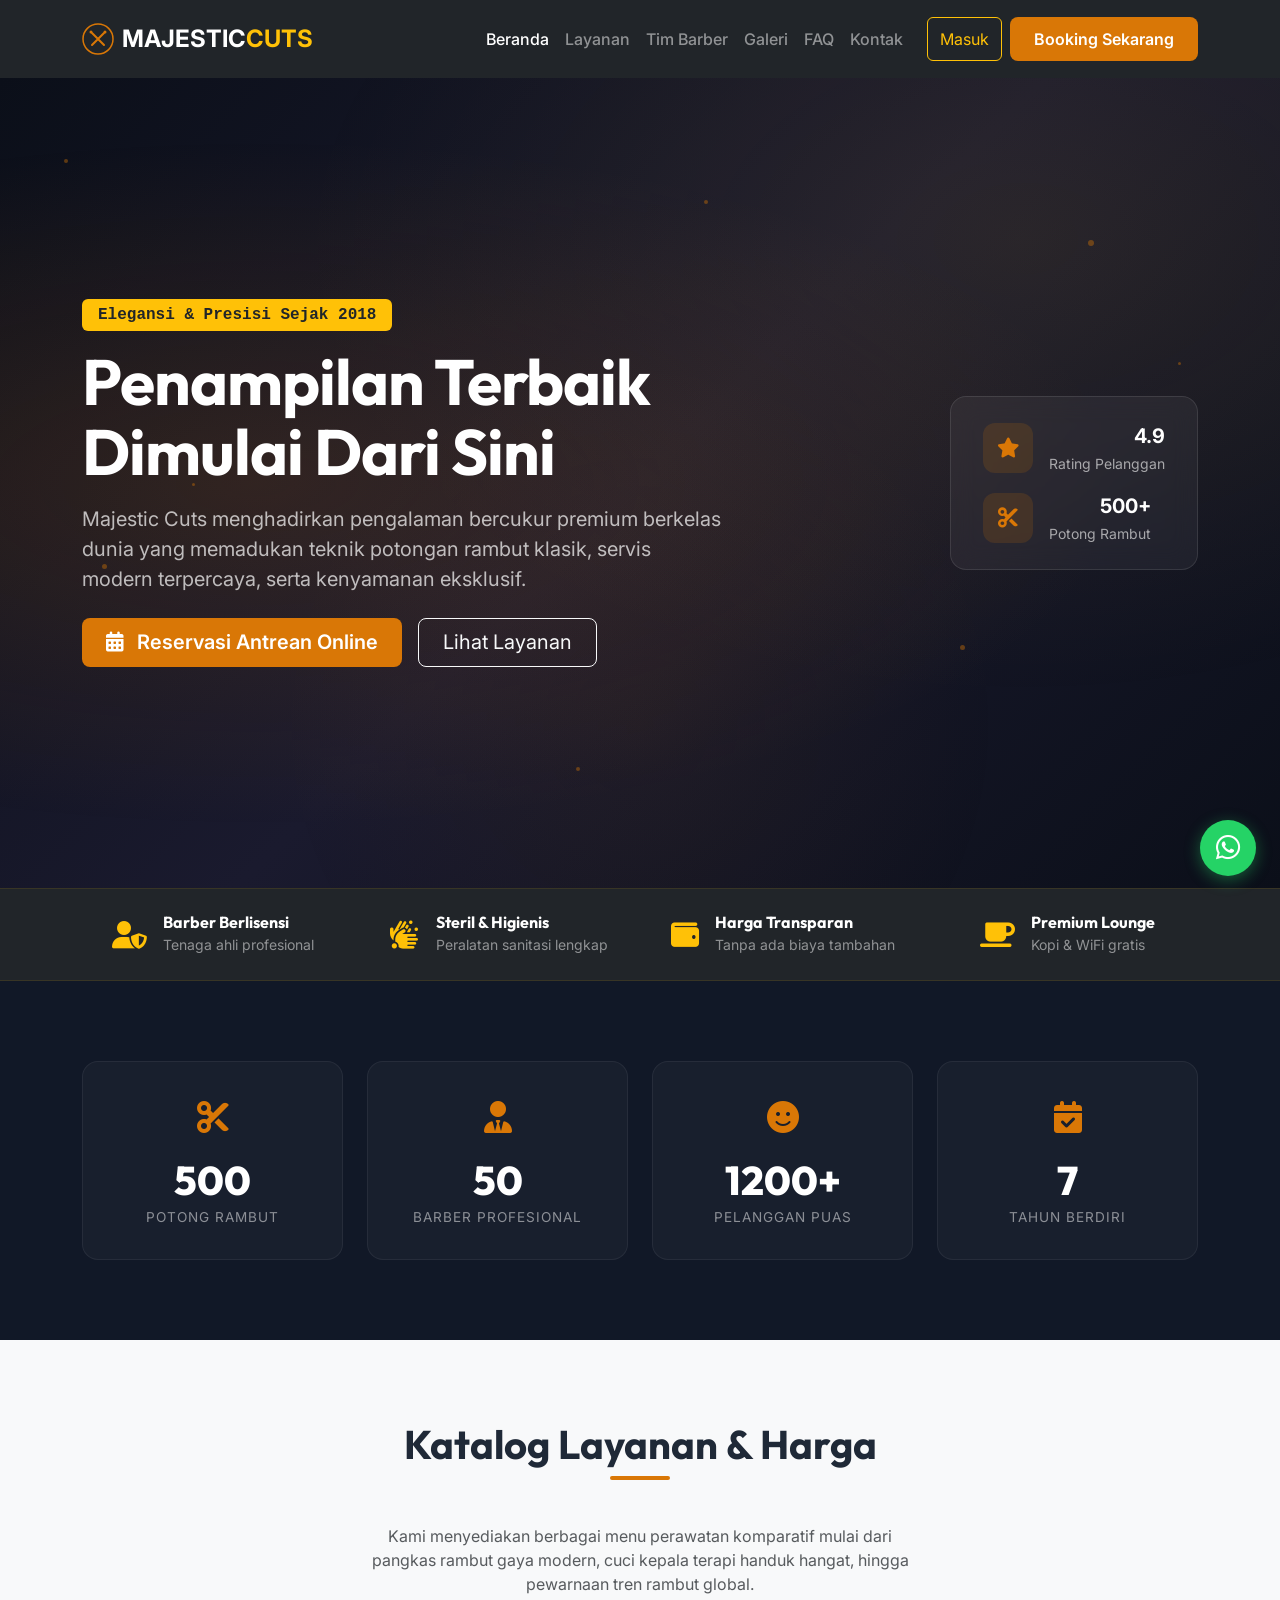
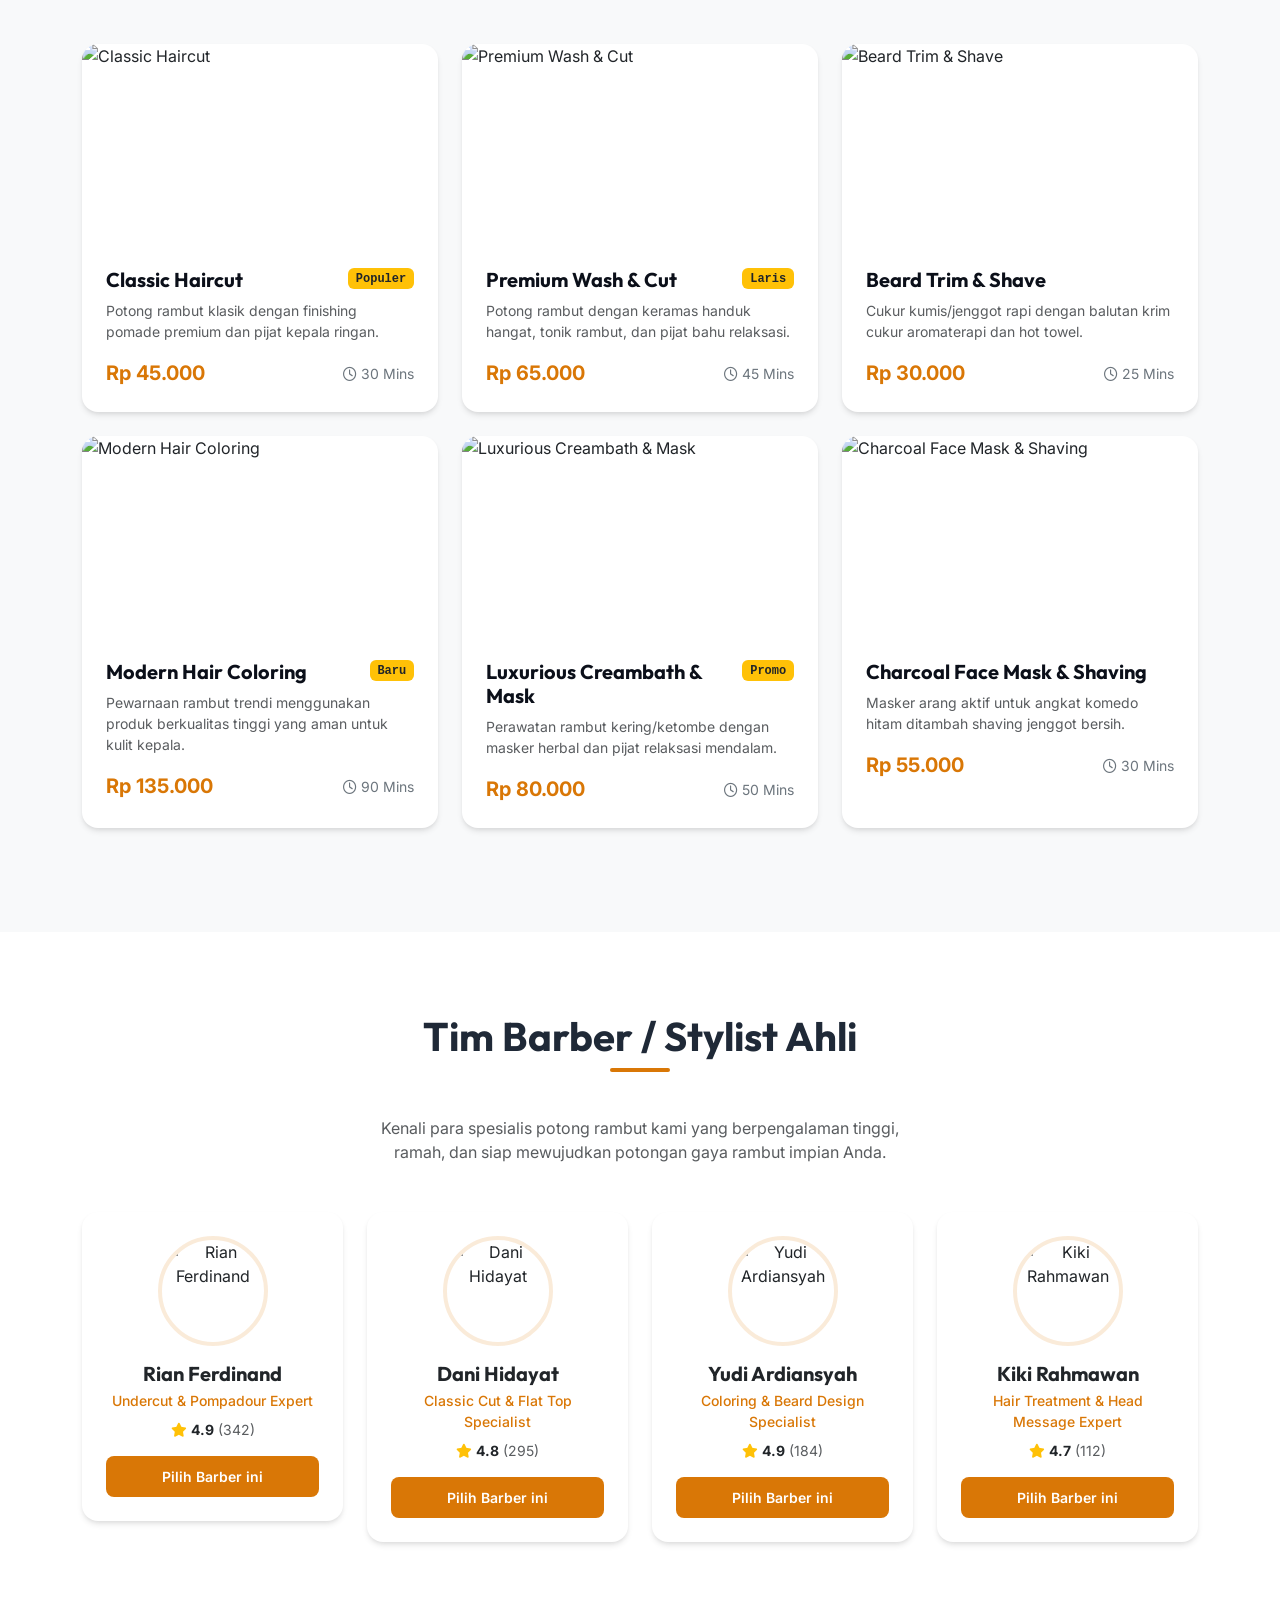
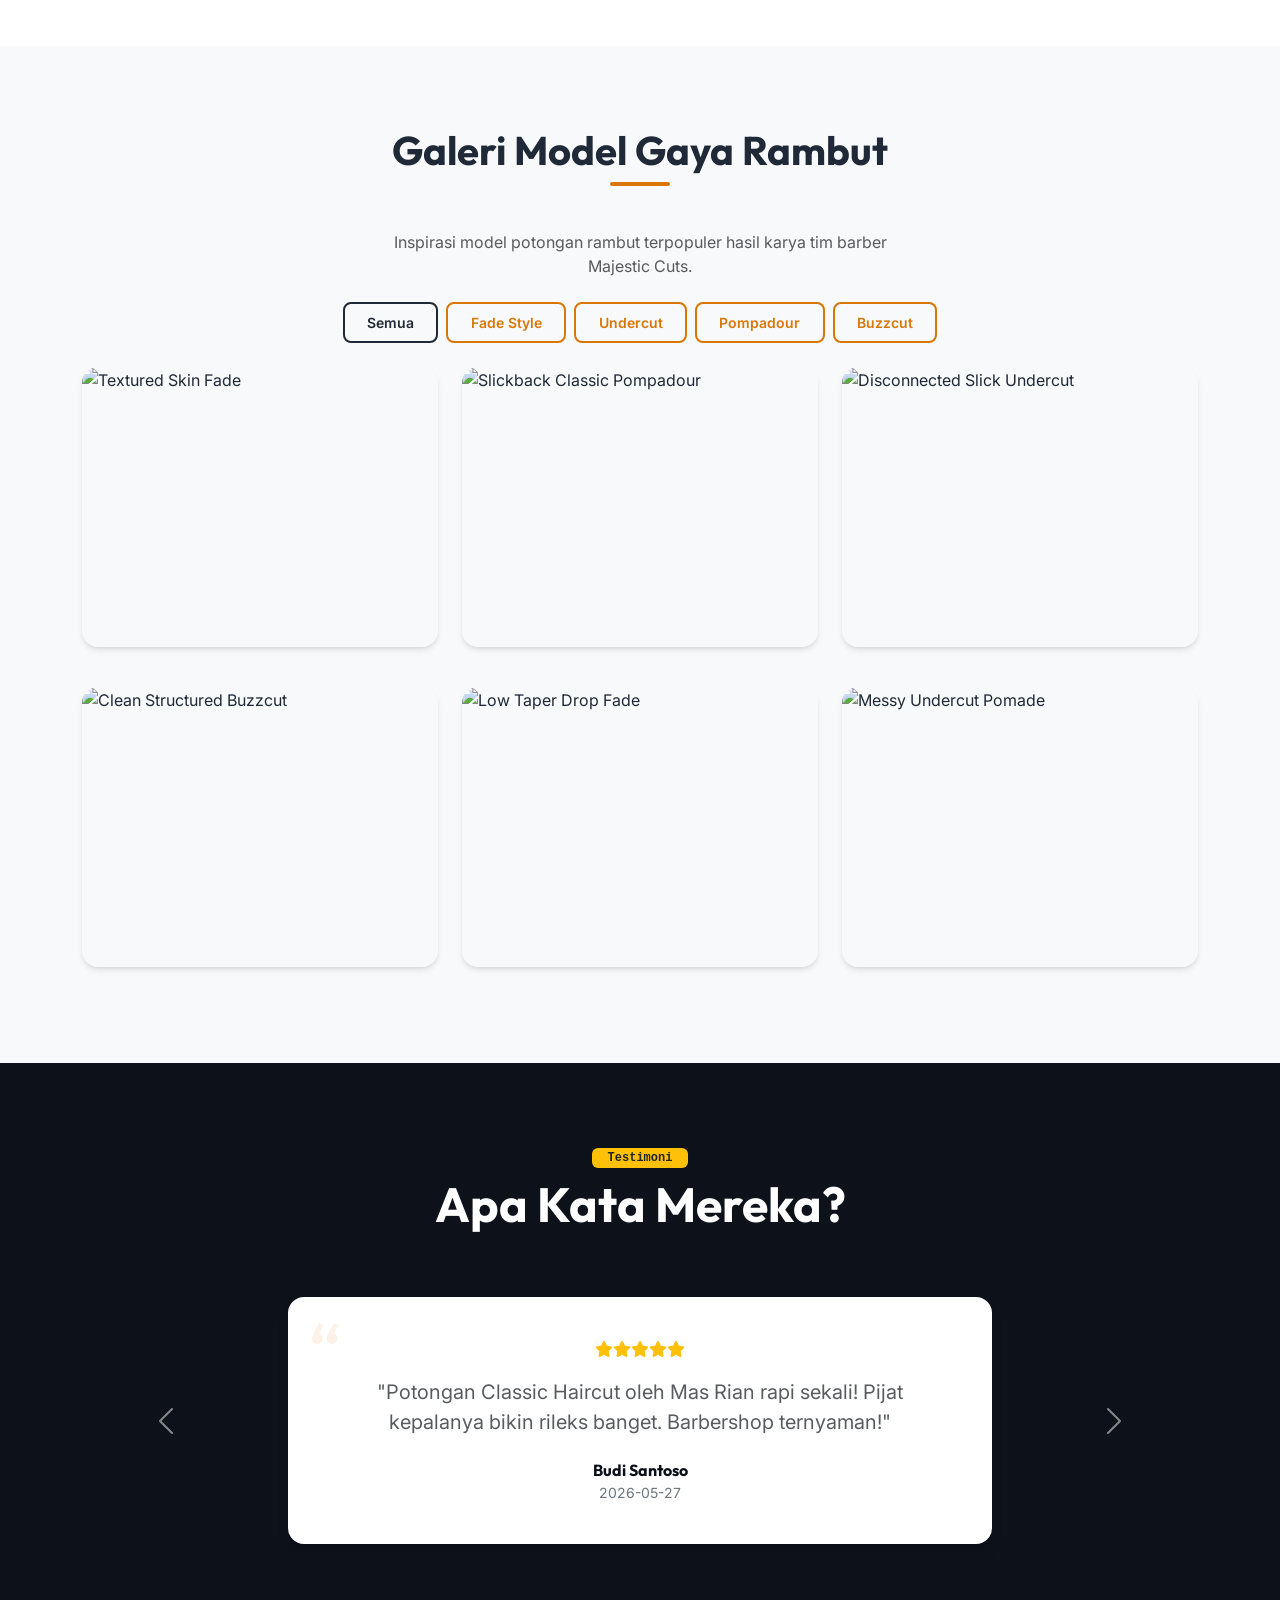
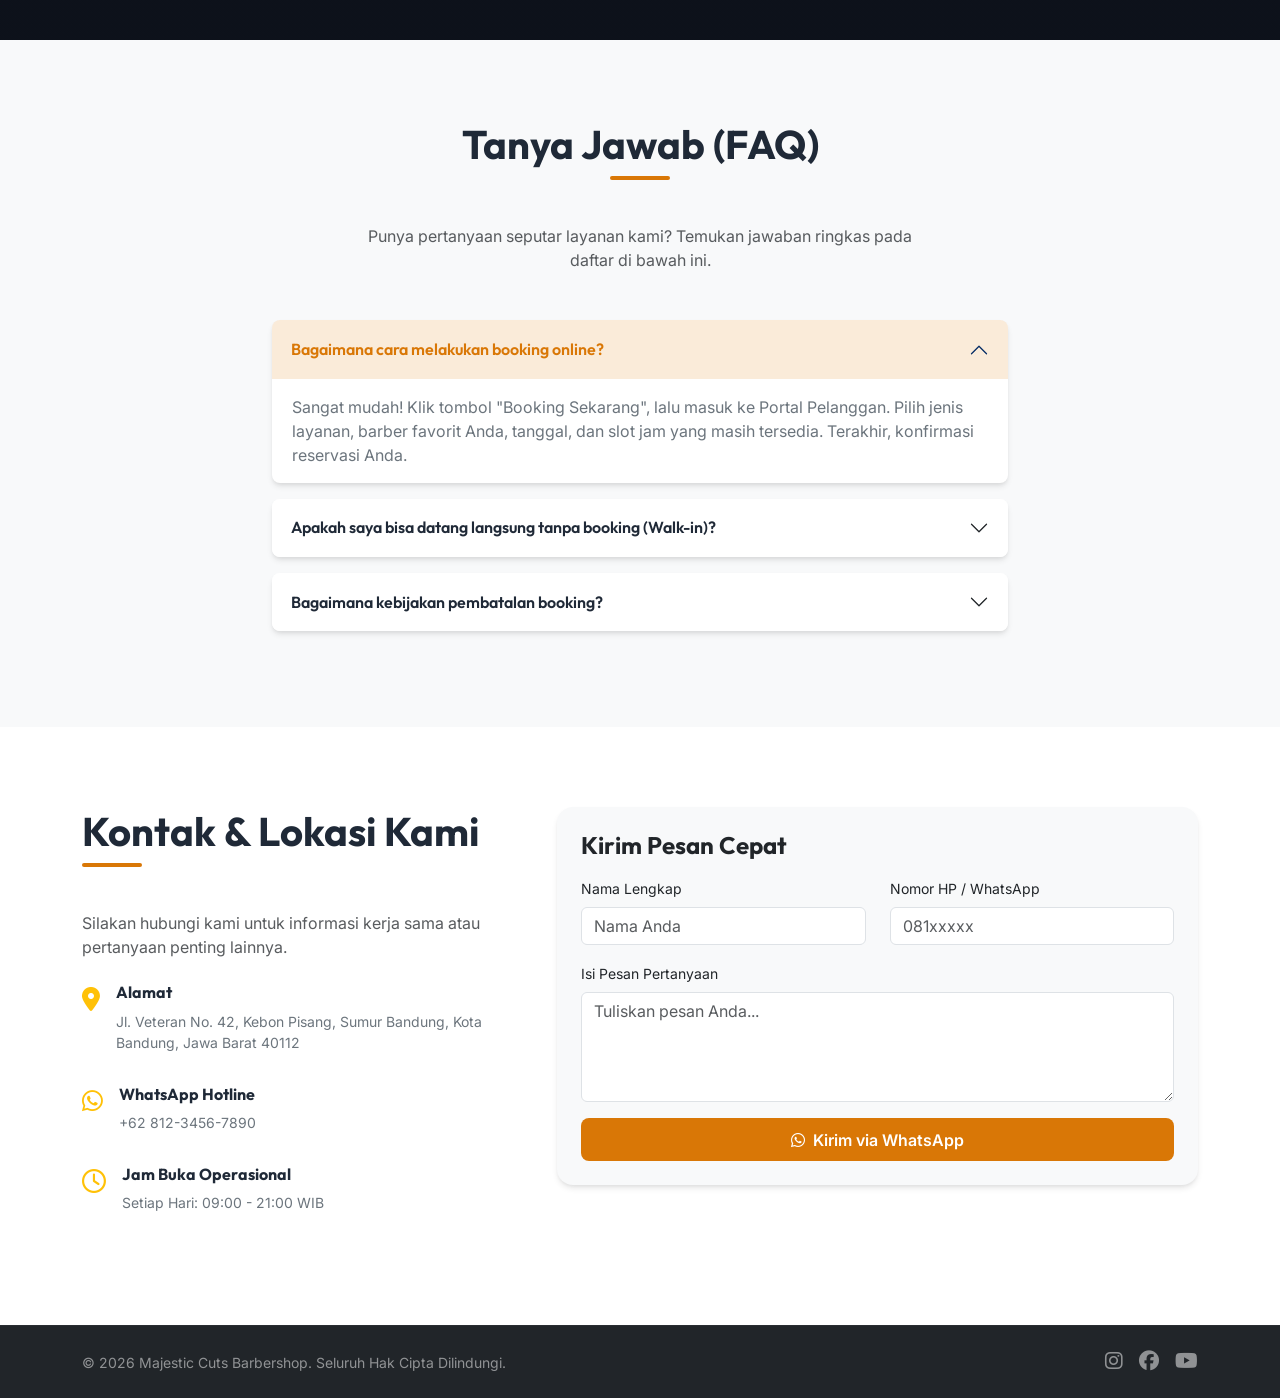
==== commit 67e00725: "Landing page: upgrade UI - hero animation, social proof, WA button, AOS, navbar scroll, logo SVG, de" ====
--- a/landingPage/index.html
+++ b/landingPage/index.html
@@ -13,49 +13,40 @@
     
     <!-- Google Typography & Custom Styles -->
     <link href="../styles.css" rel="stylesheet">
+    <link href="https://unpkg.com/aos@2.3.1/dist/aos.css" rel="stylesheet">
 </head>
 <body>
 
-    <!-- ======================================================== -->
-    <!-- MASTER DEMO BAR (DASHBOARD SWITCHER HUB)                 -->
-    <!-- ======================================================== -->
-    <div class="bg-black text-white py-2 px-3 border-bottom border-warning border-opacity-25 sticky-top" style="z-index: 1080; font-size: 0.85rem;">
-        <div class="container d-flex flex-wrap justify-content-between align-items-center gap-2">
-            <div class="d-flex align-items-center gap-2">
-                <span class="badge bg-warning text-dark font-monospace fw-bold">DEMO BARBERSHOP HUB</span>
-                <span class="text-white-50 d-none d-md-inline" style="font-size:0.75rem;">Pilih platform simulasi:</span>
-            </div>
-            <div class="d-flex flex-wrap gap-1" id="masterDemoHubButtons">
-                <button class="btn btn-sm btn-outline-warning py-1 px-2 border-0 active" onclick="switchRole('public')" id="btnHub-public"><i class="fas fa-globe me-1"></i> Web Publik</button>
-                <button class="btn btn-sm btn-outline-warning py-1 px-2 border-0" onclick="switchRole('customer')" id="btnHub-customer"><i class="fas fa-user-tie me-1"></i> Web Pelanggan</button>
-                <button class="btn btn-sm btn-outline-warning py-1 px-2 border-0" onclick="switchRole('admin')" id="btnHub-admin"><i class="fas fa-shield-alt me-1"></i> Web Admin</button>
-            </div>
-        </div>
-    </div>
-
-    <!-- ======================================================== -->
-    <!-- FLOATING DEMO ROLE SWITCHER                              -->
-    <!-- ======================================================== -->
-    <div class="role-switcher-widget" id="roleSwitcherWidget">
-        <button class="role-switcher-btn" id="roleSwitcherBtn" title="Ganti Peran Demonstrasi">
+    <!-- Floating WhatsApp Button -->
+    <a href="https://wa.me/6281234567890" target="_blank" class="float-wa" title="Chat WhatsApp">
+        <i class="fab fa-whatsapp"></i>
+    </a>
+
+    <!-- Floating Role Switcher (Demo) -->
+    <div class="role-switcher-widget" id="roleSwitcherWidget" style="display:none;">
+        <button class="role-switcher-btn" id="roleSwitcherBtn" title="Ganti Peran">
             <i class="fas fa-user-cog"></i>
         </button>
         <div class="role-menu" id="roleMenu">
-            <h6 class="text-white border-bottom pb-2 mb-3 text-uppercase font-monospace" style="font-size:0.75rem; letter-spacing:1px;">Simulasi Peran</h6>
+            <h6 class="text-white border-bottom pb-2 mb-3 text-uppercase font-monospace" style="font-size:0.75rem; letter-spacing:1px;">Ganti Peran</h6>
             <a href="#" class="role-option" data-role="public">
                 <i class="fas fa-globe text-info"></i> Halaman Publik
             </a>
             <a href="#" class="role-option" data-role="customer">
-                <i class="fas fa-user-tie text-warning"></i> Portal Pelanggan (Web)
+                <i class="fas fa-user-tie text-warning"></i> Portal Pelanggan
             </a>
             <a href="#" class="role-option" data-role="admin">
-                <i class="fas fa-shield-alt text-danger"></i> Panel Admin (Web)
+                <i class="fas fa-shield-alt text-danger"></i> Panel Admin
             </a>
-            <div class="mt-3 text-center">
-                <small class="text-white-50 font-monospace" style="font-size: 0.65rem;">Data disinkronkan via LocalStorage</small>
-            </div>
         </div>
     </div>
+
+    <!-- Toggle button to show/hide role switcher (accessible via URL param ?demo=true) -->
+    <script>
+        if (new URLSearchParams(window.location.search).get('demo') === 'true') {
+            document.getElementById('roleSwitcherWidget').style.display = 'block';
+        }
+    </script>
 
     <!-- Toast Notification Container -->
     <div class="toast-container position-fixed top-0 start-50 translate-middle-x p-3" style="z-index: 1100;" id="toastContainer"></div>
@@ -68,7 +59,14 @@
         <nav class="navbar navbar-expand-lg navbar-dark bg-dark sticky-top py-3">
             <div class="container">
                 <a class="navbar-brand fw-bold fs-4 d-flex align-items-center text-white" href="#publicHero">
-                    <i class="fas fa-scissors me-2 text-warning"></i>MAJESTIC<span class="text-warning">CUTS</span>
+                    <svg class="me-2" width="32" height="32" viewBox="0 0 32 32" fill="none" xmlns="http://www.w3.org/2000/svg">
+                        <circle cx="16" cy="16" r="15" stroke="#D97706" stroke-width="1.5" fill="none"/>
+                        <path d="M10 10L16 16L10 22" stroke="#D97706" stroke-width="2" stroke-linecap="round" stroke-linejoin="round"/>
+                        <path d="M22 10L16 16L22 22" stroke="#D97706" stroke-width="2" stroke-linecap="round" stroke-linejoin="round"/>
+                        <circle cx="9" cy="9" r="1.5" fill="#D97706"/>
+                        <circle cx="23" cy="9" r="1.5" fill="#D97706"/>
+                    </svg>
+                    MAJESTIC<span class="text-warning">CUTS</span>
                 </a>
                 <button class="navbar-toggler" type="button" data-bs-toggle="collapse" data-bs-target="#navbarPublicContent">
                     <span class="navbar-toggler-icon"></span>
@@ -92,17 +90,46 @@
 
         <!-- Hero Section -->
         <header id="publicHero" class="landing-hero">
-            <div class="container">
+            <div class="hero-overlay"></div>
+            <div class="hero-particles">
+                <div class="particle" style="top:10%;left:5%;width:4px;height:4px;animation-delay:0s;"></div>
+                <div class="particle" style="top:20%;left:85%;width:6px;height:6px;animation-delay:0.5s;"></div>
+                <div class="particle" style="top:50%;left:15%;width:3px;height:3px;animation-delay:1s;"></div>
+                <div class="particle" style="top:70%;left:75%;width:5px;height:5px;animation-delay:1.5s;"></div>
+                <div class="particle" style="top:85%;left:45%;width:4px;height:4px;animation-delay:2s;"></div>
+                <div class="particle" style="top:35%;left:92%;width:3px;height:3px;animation-delay:2.5s;"></div>
+                <div class="particle" style="top:60%;left:8%;width:5px;height:5px;animation-delay:3s;"></div>
+                <div class="particle" style="top:15%;left:55%;width:4px;height:4px;animation-delay:3.5s;"></div>
+            </div>
+            <div class="container position-relative" style="z-index:2;">
                 <div class="row align-items-center">
                     <div class="col-lg-7 text-start animate-slide">
                         <span class="badge bg-warning text-dark font-monospace mb-3 py-2 px-3 fs-6">Elegansi & Presisi Sejak 2018</span>
-                        <h1 class="display-3 fw-bold mb-3" style="letter-spacing: -1px; line-height:1.1;">Penampilan Terbaik Dimulai Dari Sini</h1>
-                        <p class="fs-5 text-light-50 mb-4 opacity-75">Majestic Cuts menghadirkan pengalaman bercukur premium berkelas dunia yang memadukan teknik potongan rambut klasik, servis modern terpercaya, serta kenyamanan eksklusif.</p>
-                        <div class="d-flex gap-3">
-                            <button class="btn btn-gold btn-lg px-4" onclick="switchRole('customer'); showCustomerSection('cust-booking');">
+                        <h1 class="display-3 fw-bold mb-3" style="letter-spacing: -1px; line-height:1.1;">Penampilan Terbaik <br>Dimulai Dari Sini</h1>
+                        <p class="fs-5 mb-4" style="color:rgba(255,255,255,0.7);">Majestic Cuts menghadirkan pengalaman bercukur premium berkelas dunia yang memadukan teknik potongan rambut klasik, servis modern terpercaya, serta kenyamanan eksklusif.</p>
+                        <div class="d-flex gap-3 flex-wrap">
+                            <button class="btn btn-gold btn-lg px-4 pulse-glowing" onclick="switchRole('customer'); showCustomerSection('cust-booking');">
                                 <i class="fas fa-calendar-alt me-2"></i> Reservasi Antrean Online
                             </button>
                             <a href="#publicServices" class="btn btn-outline-light btn-lg px-4">Lihat Layanan</a>
+                        </div>
+                    </div>
+                    <div class="col-lg-5 d-none d-lg-block text-end">
+                        <div class="hero-badge-card">
+                            <div class="d-flex align-items-center gap-3 mb-3">
+                                <div class="hero-badge-icon"><i class="fas fa-star"></i></div>
+                                <div>
+                                    <div class="fw-bold fs-5">4.9</div>
+                                    <small style="color:rgba(255,255,255,0.6);">Rating Pelanggan</small>
+                                </div>
+                            </div>
+                            <div class="d-flex align-items-center gap-3">
+                                <div class="hero-badge-icon"><i class="fas fa-cut"></i></div>
+                                <div>
+                                    <div class="fw-bold fs-5">500+</div>
+                                    <small style="color:rgba(255,255,255,0.6);">Potong Rambut</small>
+                                </div>
+                            </div>
                         </div>
                     </div>
                 </div>
@@ -153,8 +180,44 @@
             </div>
         </section>
 
+        <!-- Social Proof Counters -->
+        <section class="section-padding position-relative" style="background: var(--dark-surface);">
+            <div class="container">
+                <div class="row g-4 text-center">
+                    <div class="col-6 col-lg-3">
+                        <div class="counter-card">
+                            <div class="counter-icon"><i class="fas fa-cut"></i></div>
+                            <div class="counter-number" data-target="500">0</div>
+                            <div class="counter-label">Potong Rambut</div>
+                        </div>
+                    </div>
+                    <div class="col-6 col-lg-3">
+                        <div class="counter-card">
+                            <div class="counter-icon"><i class="fas fa-user-tie"></i></div>
+                            <div class="counter-number" data-target="50">0</div>
+                            <div class="counter-label">Barber Profesional</div>
+                        </div>
+                    </div>
+                    <div class="col-6 col-lg-3">
+                        <div class="counter-card">
+                            <div class="counter-icon"><i class="fas fa-smile"></i></div>
+                            <div class="counter-number" data-target="1200">0</div>
+                            <div class="counter-label">Pelanggan Puas</div>
+                        </div>
+                    </div>
+                    <div class="col-6 col-lg-3">
+                        <div class="counter-card">
+                            <div class="counter-icon"><i class="fas fa-calendar-check"></i></div>
+                            <div class="counter-number" data-target="7">0</div>
+                            <div class="counter-label">Tahun Berdiri</div>
+                        </div>
+                    </div>
+                </div>
+            </div>
+        </section>
+
         <!-- Layanan & Harga -->
-        <section id="publicServices" class="section-padding bg-light">
+        <section id="publicServices" class="section-padding bg-light" data-aos="fade-up">
             <div class="container">
                 <div class="text-center">
                     <h2 class="section-title">Katalog Layanan & Harga</h2>
@@ -167,7 +230,7 @@
         </section>
 
         <!-- Tim Barber -->
-        <section id="publicBarbers" class="section-padding bg-white">
+        <section id="publicBarbers" class="section-padding bg-white" data-aos="fade-up">
             <div class="container">
                 <div class="text-center">
                     <h2 class="section-title">Tim Barber / Stylist Ahli</h2>
@@ -180,7 +243,7 @@
         </section>
 
         <!-- Galeri Gaya Rambut -->
-        <section id="publicGallery" class="section-padding bg-light">
+        <section id="publicGallery" class="section-padding bg-light" data-aos="fade-up">
             <div class="container">
                 <div class="text-center">
                     <h2 class="section-title">Galeri Model Gaya Rambut</h2>
@@ -227,7 +290,7 @@
         </section>
 
         <!-- FAQ Section -->
-        <section id="publicFaq" class="section-padding bg-light">
+        <section id="publicFaq" class="section-padding bg-light" data-aos="fade-up">
             <div class="container">
                 <div class="text-center">
                     <h2 class="section-title">Tanya Jawab (FAQ)</h2>
@@ -309,25 +372,25 @@
                         </div>
                     </div>
                     
-                    <div class="col-lg-7">
+                        <div class="col-lg-7">
                         <div class="card premium-card p-4 bg-light border-0">
                             <h4 class="mb-3 text-dark">Kirim Pesan Cepat</h4>
-                            <form id="publicContactForm">
+                            <form id="publicContactForm" onsubmit="sendWhatsApp(event)">
                                 <div class="row">
                                     <div class="col-md-6 mb-3">
                                         <label class="form-label small">Nama Lengkap</label>
-                                        <input type="text" class="form-control" placeholder="Nama Anda" required>
+                                        <input type="text" id="waName" class="form-control" placeholder="Nama Anda" required>
                                     </div>
                                     <div class="col-md-6 mb-3">
                                         <label class="form-label small">Nomor HP / WhatsApp</label>
-                                        <input type="tel" class="form-control" placeholder="081xxxxx" required>
+                                        <input type="tel" id="waPhone" class="form-control" placeholder="081xxxxx" required>
                                     </div>
                                 </div>
                                 <div class="mb-3">
                                     <label class="form-label small">Isi Pesan Pertanyaan</label>
-                                    <textarea class="form-control" rows="4" placeholder="Tuliskan pesan Anda..." required></textarea>
-                                </div>
-                                <button type="submit" class="btn btn-gold w-100">Kirim Pesan</button>
+                                    <textarea class="form-control" id="waMessage" rows="4" placeholder="Tuliskan pesan Anda..." required></textarea>
+                                </div>
+                                <button type="submit" class="btn btn-gold w-100"><i class="fab fa-whatsapp me-2"></i>Kirim via WhatsApp</button>
                             </form>
                         </div>
                     </div>
@@ -367,5 +430,54 @@
     
     <!-- Central Logic App -->
     <script src="../app.js"></script>
+
+    <!-- AOS Scroll Animation -->
+    <script src="https://unpkg.com/aos@2.3.1/dist/aos.js"></script>
+
+    <!-- WhatsApp & Counter Script -->
+    <script>
+        function sendWhatsApp(e) {
+            e.preventDefault();
+            const name = document.getElementById('waName').value;
+            const phone = document.getElementById('waPhone').value;
+            const message = document.getElementById('waMessage').value;
+            const text = encodeURIComponent(`Halo Majestic Cuts!%0A%0ANama: ${name}%0AWhatsApp: ${phone}%0APesan: ${message}`);
+            window.open(`https://wa.me/6281234567890?text=${text}`, '_blank');
+        }
+
+        function animateCounters() {
+            const counters = document.querySelectorAll('.counter-number');
+            counters.forEach(counter => {
+                const target = parseInt(counter.getAttribute('data-target'));
+                const increment = target / 30;
+                let current = 0;
+                const update = () => {
+                    current += increment;
+                    if (current < target) {
+                        counter.textContent = Math.ceil(current);
+                        requestAnimationFrame(update);
+                    } else {
+                        counter.textContent = target + (target >= 1000 ? '+' : '');
+                    }
+                };
+                update();
+            });
+        }
+
+        document.addEventListener('DOMContentLoaded', function() {
+            AOS.init({ duration: 800, once: true });
+            setTimeout(animateCounters, 500);
+
+            // Navbar scroll effect
+            const navbar = document.querySelector('.navbar');
+            window.addEventListener('scroll', function() {
+                if (window.scrollY > 50) {
+                    navbar.classList.add('navbar-scrolled');
+                } else {
+                    navbar.classList.remove('navbar-scrolled');
+                }
+            });
+        });
+    </script>
 </body>
 </html>
--- a/styles.css
+++ b/styles.css
@@ -121,6 +121,39 @@
     border-color: rgba(217, 119, 6, 0.3);
 }
 
+/* Counter Cards */
+.counter-card {
+    padding: 2rem 1rem;
+    background: rgba(255, 255, 255, 0.03);
+    border: 1px solid rgba(255, 255, 255, 0.06);
+    border-radius: var(--radius-md);
+    transition: var(--transition);
+}
+.counter-card:hover {
+    border-color: rgba(217, 119, 6, 0.3);
+    transform: translateY(-4px);
+    background: rgba(217, 119, 6, 0.05);
+}
+.counter-icon {
+    font-size: 2rem;
+    color: var(--primary);
+    margin-bottom: 1rem;
+}
+.counter-number {
+    font-family: 'Outfit', sans-serif;
+    font-size: 2.5rem;
+    font-weight: 800;
+    color: #fff;
+    line-height: 1.1;
+    margin-bottom: 0.3rem;
+}
+.counter-label {
+    font-size: 0.85rem;
+    color: rgba(255,255,255,0.5);
+    text-transform: uppercase;
+    letter-spacing: 1px;
+}
+
 /* Customized Buttons */
 .btn-gold {
     background-color: var(--primary);
@@ -184,6 +217,32 @@
     transform: rotate(45deg) scale(1.1);
 }
 
+/* Floating WhatsApp Button */
+.float-wa {
+    position: fixed;
+    bottom: 24px;
+    right: 24px;
+    width: 56px;
+    height: 56px;
+    background: #25D366;
+    color: white;
+    border-radius: 50%;
+    display: flex;
+    align-items: center;
+    justify-content: center;
+    font-size: 28px;
+    box-shadow: 0 4px 16px rgba(37, 211, 102, 0.4);
+    z-index: 1040;
+    text-decoration: none;
+    transition: var(--transition);
+}
+.float-wa:hover {
+    transform: scale(1.1);
+    background: #22C35E;
+    color: white;
+    box-shadow: 0 6px 24px rgba(37, 211, 102, 0.5);
+}
+
 .role-menu {
     position: absolute;
     bottom: 75px;
@@ -238,13 +297,91 @@
     font-weight: 600;
 }
 
+/* Navbar Scroll Effect */
+.navbar {
+    transition: all 0.3s ease;
+}
+.navbar-scrolled {
+    padding-top: 0.6rem !important;
+    padding-bottom: 0.6rem !important;
+    background: rgba(11, 15, 25, 0.95) !important;
+    backdrop-filter: blur(12px);
+    box-shadow: 0 4px 20px rgba(0,0,0,0.3);
+}
+
 /* Landing Page Specific Styling */
 .landing-hero {
     min-height: 90vh;
-    background: linear-gradient(rgba(11, 15, 25, 0.75), rgba(11, 15, 25, 0.85)), url('https://images.unsplash.com/photo-1585747860715-2ba37e788b70?q=80&w=2074&auto=format&fit=crop') center/cover no-repeat;
+    background: linear-gradient(135deg, #0B0F19 0%, #1a1a2e 50%, #0B0F19 100%), url('https://images.unsplash.com/photo-1585747860715-2ba37e788b70?q=80&w=2074&auto=format&fit=crop') center/cover no-repeat;
+    background-blend-mode: overlay;
     display: flex;
     align-items: center;
     color: white;
+    position: relative;
+    overflow: hidden;
+}
+
+.hero-overlay {
+    position: absolute;
+    inset: 0;
+    background: radial-gradient(ellipse at 20% 50%, rgba(217, 119, 6, 0.15) 0%, transparent 60%),
+                radial-gradient(ellipse at 80% 20%, rgba(251, 191, 36, 0.08) 0%, transparent 50%),
+                radial-gradient(ellipse at 50% 80%, rgba(217, 119, 6, 0.05) 0%, transparent 40%);
+    animation: heroGlow 8s ease-in-out infinite alternate;
+    z-index: 1;
+}
+
+@keyframes heroGlow {
+    0% { opacity: 0.6; transform: scale(1); }
+    50% { opacity: 1; transform: scale(1.02); }
+    100% { opacity: 0.6; transform: scale(1); }
+}
+
+.hero-particles {
+    position: absolute;
+    inset: 0;
+    z-index: 1;
+    pointer-events: none;
+}
+
+.hero-particles .particle {
+    position: absolute;
+    width: 4px;
+    height: 4px;
+    background: rgba(217, 119, 6, 0.4);
+    border-radius: 50%;
+    animation: floatParticle 6s ease-in-out infinite;
+}
+
+@keyframes floatParticle {
+    0%, 100% { transform: translateY(0) scale(1); opacity: 0.3; }
+    25% { transform: translateY(-20px) scale(1.5); opacity: 0.8; }
+    50% { transform: translateY(-10px) scale(1); opacity: 0.5; }
+    75% { transform: translateY(-30px) scale(0.8); opacity: 0.7; }
+}
+
+.hero-badge-card {
+    background: rgba(255, 255, 255, 0.05);
+    backdrop-filter: blur(12px);
+    border: 1px solid rgba(255, 255, 255, 0.1);
+    border-radius: 16px;
+    padding: 1.5rem 2rem;
+    display: inline-block;
+    animation: slide-in 0.6s ease forwards;
+    animation-delay: 0.3s;
+    opacity: 0;
+}
+
+.hero-badge-icon {
+    width: 50px;
+    height: 50px;
+    background: rgba(217, 119, 6, 0.15);
+    border-radius: 12px;
+    display: flex;
+    align-items: center;
+    justify-content: center;
+    font-size: 20px;
+    color: var(--primary);
 }
 
 .section-padding {
